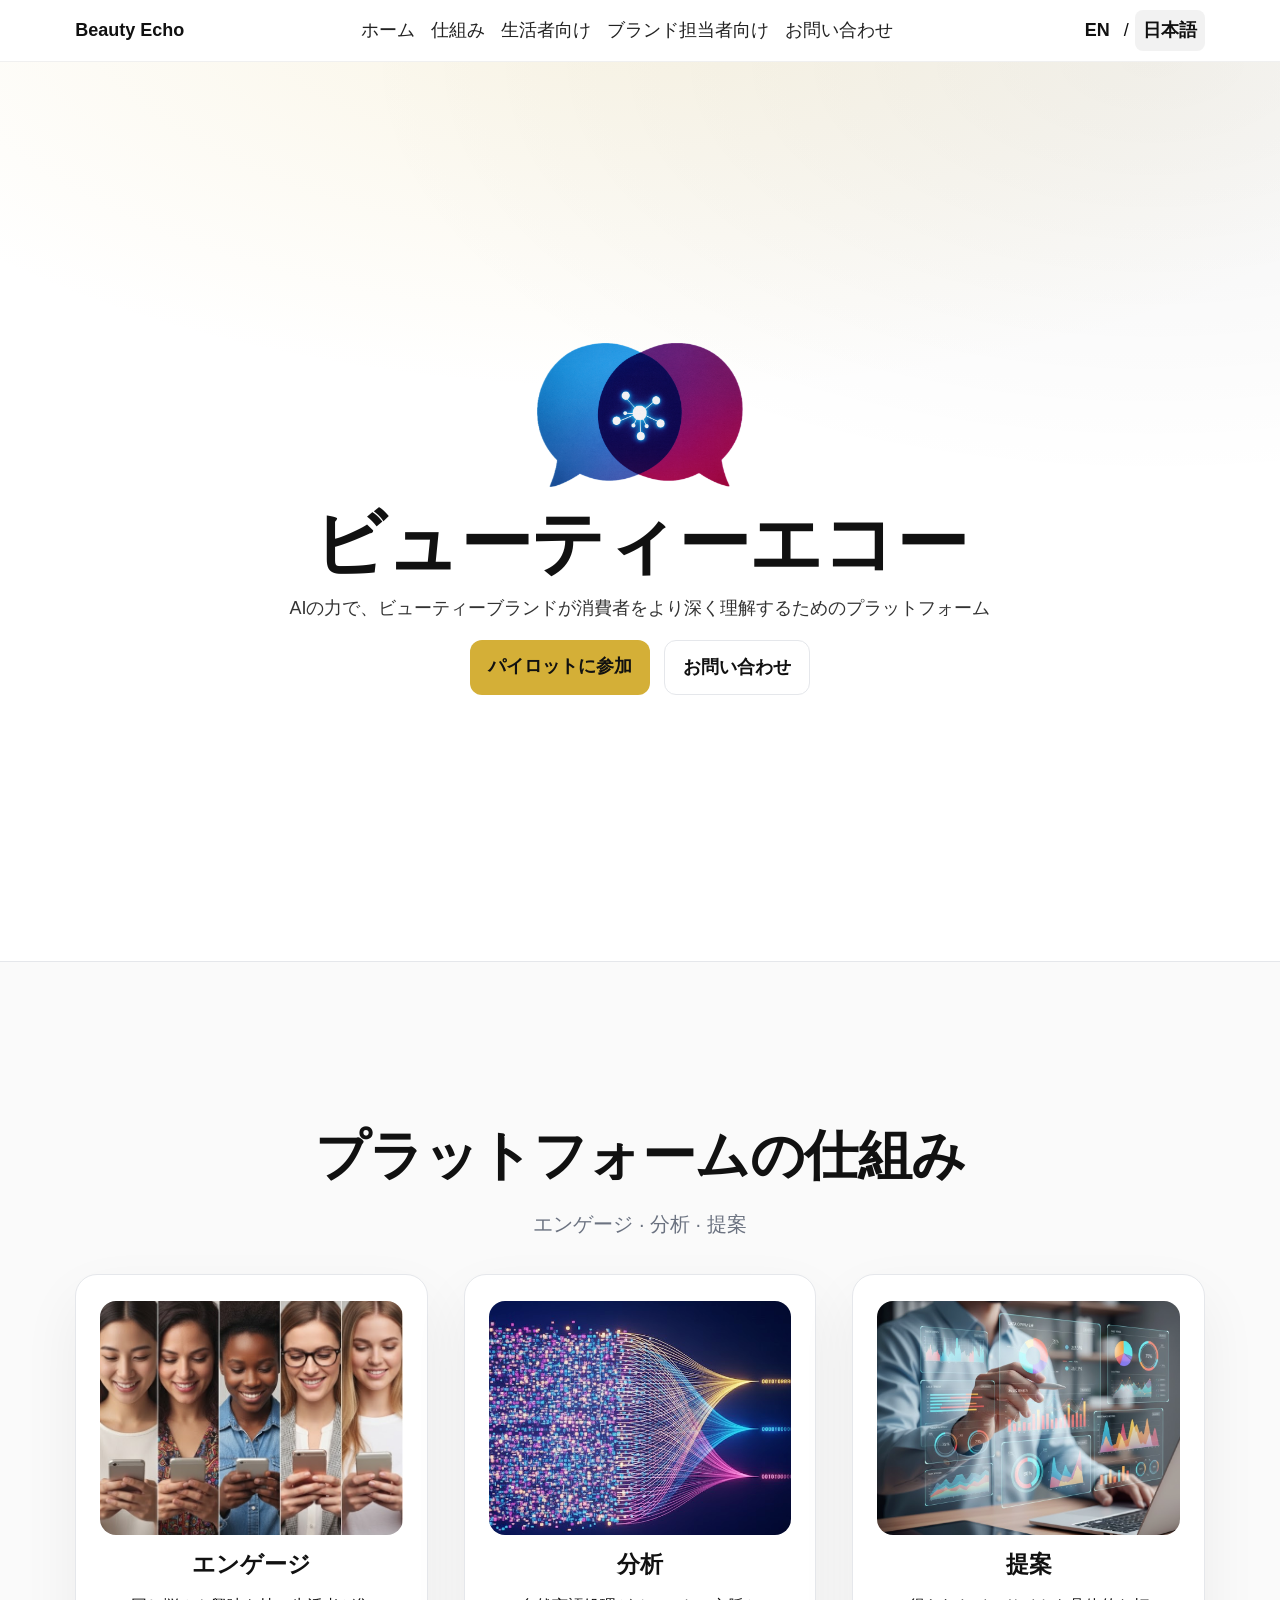
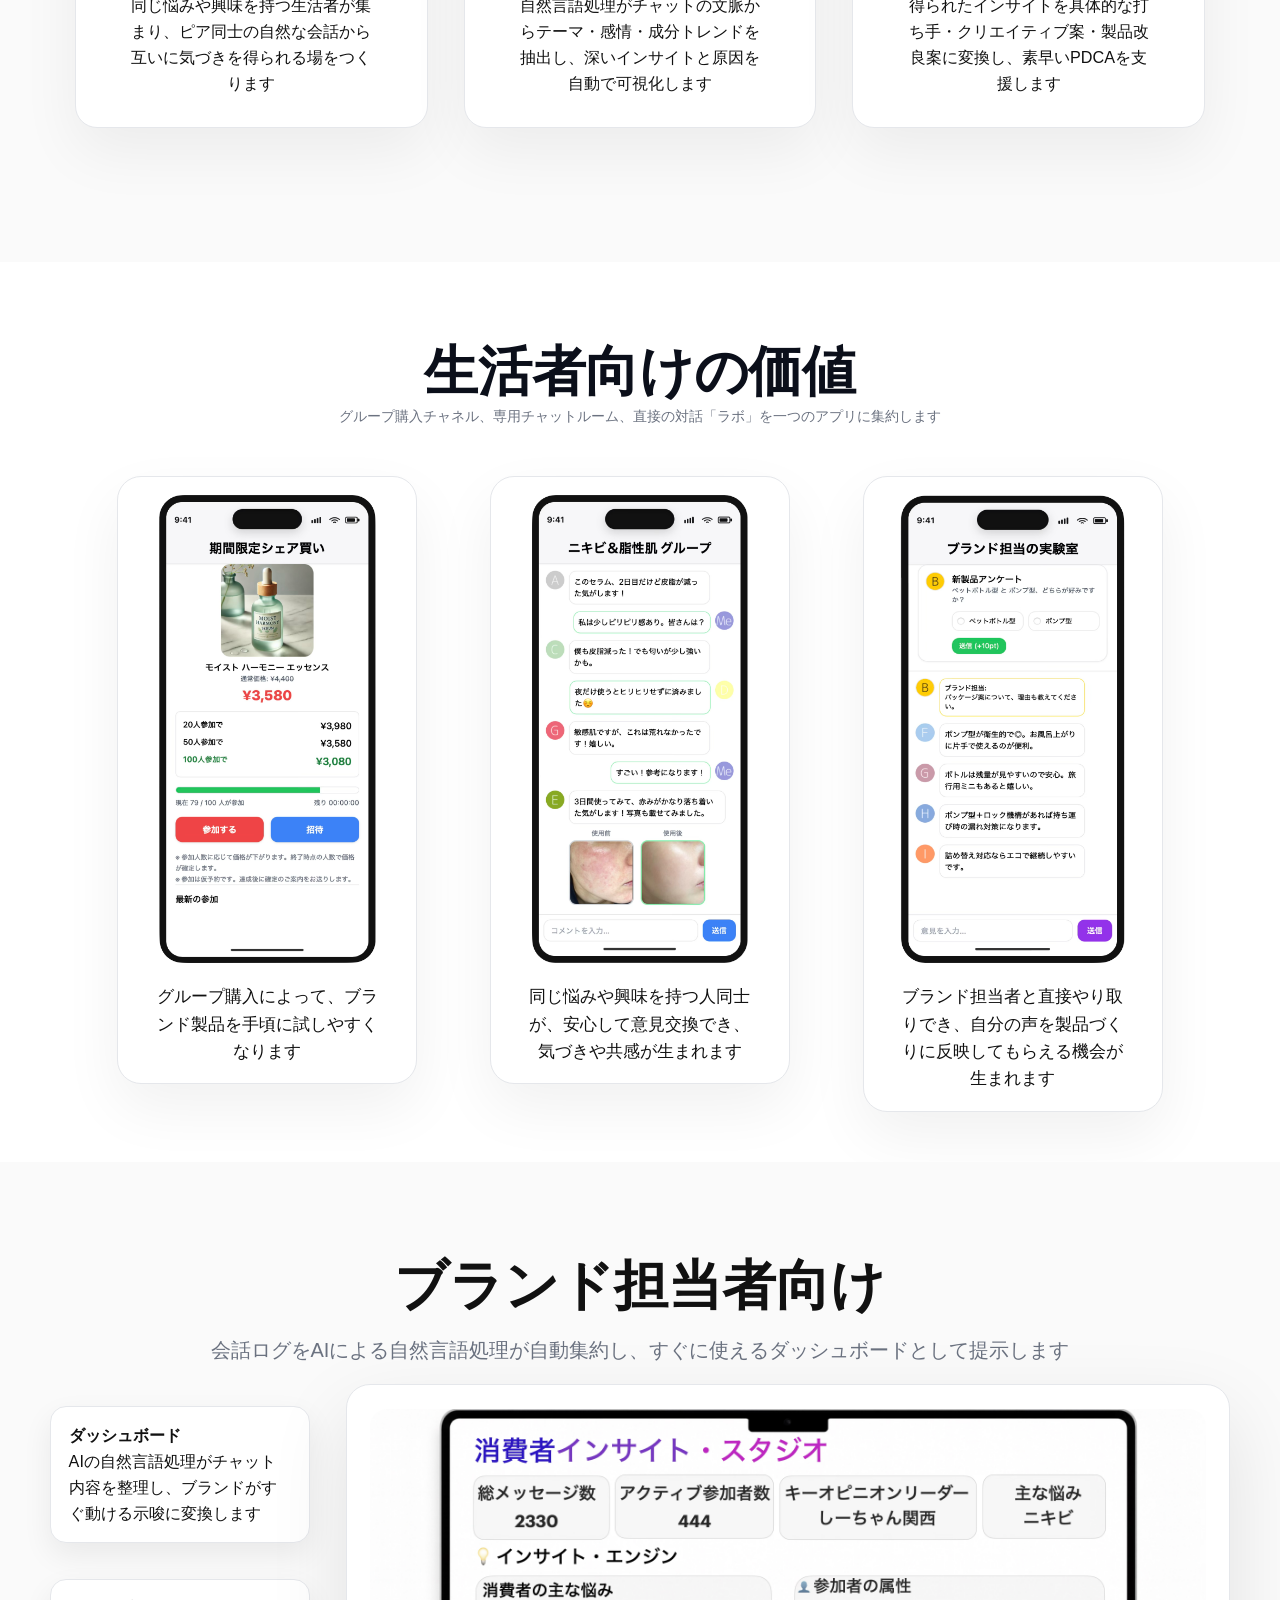
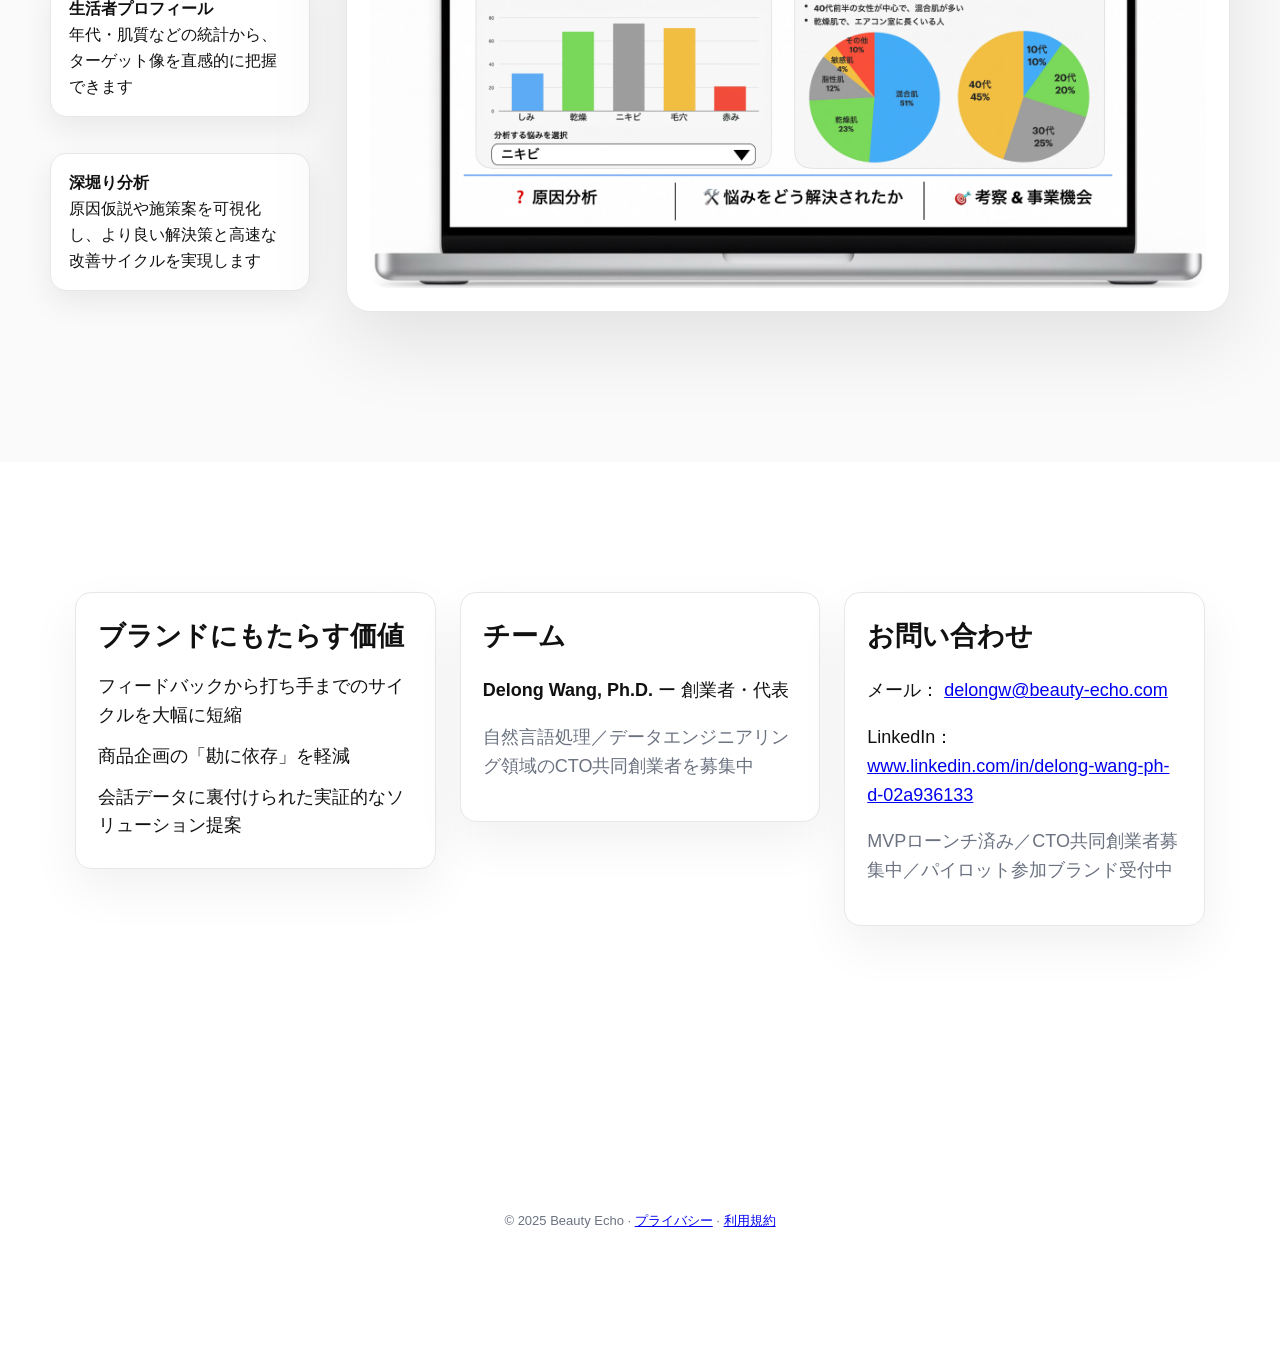
==== ja/index.html @ 58888df6 "Japanese added" ====
<!doctype html>
<html lang="ja">
<head>
  <link rel="alternate" hreflang="ja" href="./">
  <link rel="alternate" hreflang="en" href="../">
  <link rel="alternate" hreflang="x-default" href="../">
  <!-- タイトル/説明は日本語 -->
  <meta charset="utf-8">
  <meta name="viewport" content="width=device-width, initial-scale=1">
  <title>ビューティーエコー — ビューティーブランドのためのAIプラットフォーム</title>
  <meta name="description" content="AIの力で、ビューティーブランドが消費者をより深く理解するためのプラットフォーム">
  <link rel="stylesheet" href="../style.responsive.css?v=2">
</head>
<body>

  <nav class="topnav" aria-label="Primary">
    <div class="wrap">
      <div class="logo">Beauty Echo</div>
      <button class="nav-toggle" aria-label="Toggle navigation" aria-expanded="false">☰</button>
      <div class="nav-links">
        <a href="#hero">ホーム</a>
        <a href="#how">仕組み</a>
        <a href="#consumers">生活者向け</a>
        <a href="#brand">ブランド担当者向け</a>
        <a href="#final">お問い合わせ</a>
      </div>
      <div class="lang-switch" role="navigation" aria-label="言語切替">
        <a class="lang" href="../" lang="en">EN</a>
        <span aria-hidden="true">/</span>
        <a class="lang is-active" href="./" lang="ja">日本語</a>
      </div>
    </div>
  </nav>

  <main class="snap-container">

    <!-- 1) HERO -->
    <section id="hero" class="snap-section hero">
      <div class="wrap hero-content">
        <div class="logo-wrap">
          <img class="logo-mark" src="assets/logo.svg" alt="Beauty Echo ロゴ" loading="lazy"
               onerror="this.onerror=null;this.src='assets/logo.png'">
        </div>

        <h1 class="brand-title">ビューティーエコー</h1>
        <p class="brand-sub">
          AIの力で、ビューティーブランドが消費者をより深く理解するためのプラットフォーム
        </p>
        <div class="ctas">
          <a href="#final" class="btn primary">パイロットに参加</a>
          <a href="#final" class="btn ghost">お問い合わせ</a>
        </div>
      </div>

      <div class="hero-image-overlay" aria-hidden="true"></div>
    </section>

    <!-- 2) HOW IT WORKS -->
    <section id="how" class="snap-section how">
      <div class="wrap">
        <h1 class="section-title">プラットフォームの仕組み</h1>
        <p class="section-kicker muted">エンゲージ · 分析 · 提案</p>

        <div class="how-grid">
          <div class="how-card">
            <img src="assets/how-listen.jpg" alt="Engage" class="how-img" loading="lazy">
            <h2>エンゲージ</h2>
            <p class="desc">同じ悩みや興味を持つ生活者が集まり、ピア同士の自然な会話から互いに気づきを得られる場をつくります</p>
          </div>

          <div class="how-card">
            <img src="assets/how-analyze.png" alt="Analyze" class="how-img" loading="lazy">
            <h2>分析</h2>
            <p class="desc">自然言語処理がチャットの文脈からテーマ・感情・成分トレンドを抽出し、深いインサイトと原因を自動で可視化します</p>
          </div>

          <div class="how-card">
            <img src="assets/how-recommend.png" alt="Recommend" class="how-img" loading="lazy">
            <h2>提案</h2>
            <p class="desc">得られたインサイトを具体的な打ち手・クリエイティブ案・製品改良案に変換し、素早いPDCAを支援します</p>
          </div>
        </div>
      </div>
    </section>

    <!-- 3) FOR CONSUMERS -->
    <section id="consumers" class="snap-section consumers">
      <div class="wrap">
        <h2 class="section-title">生活者向けの価値</h2>
        <p class="section-kicker">グループ購入チャネル、専用チャットルーム、直接の対話「ラボ」を一つのアプリに集約します</p>

        <div class="consumers-grid">
          <figure class="phone-card">
            <img class="phone-img" src="assets/iphone-1.png" alt="グループ購入画面" loading="lazy">
            <figcaption>グループ購入によって、ブランド製品を手頃に試しやすくなります</figcaption>
          </figure>

          <figure class="phone-card">
            <img class="phone-img" src="assets/iphone-2.png" alt="ピアチャット画面" loading="lazy">
            <figcaption>同じ悩みや興味を持つ人同士が、安心して意見交換でき、気づきや共感が生まれます</figcaption>
          </figure>

          <figure class="phone-card">
            <img class="phone-img" src="assets/iphone-3.png" alt="ブランド担当者チャット画面" loading="lazy">
            <figcaption>ブランド担当者と直接やり取りでき、自分の声を製品づくりに反映してもらえる機会が生まれます</figcaption>
          </figure>
        </div>
      </div>
    </section>

    <!-- 4) BRAND MANAGERS -->
    <section id="brand" class="snap-section brand">
      <div class="wrap">
        <header class="section-head">
          <h2>ブランド担当者向け</h2>
          <p class="muted">会話ログをAIによる自然言語処理が自動集約し、すぐに使えるダッシュボードとして提示します</p>
        </header>

        <div class="brand-stage">
          <div class="left-rail">
            <div class="callout"><strong>ダッシュボード</strong><br>AIの自然言語処理がチャット内容を整理し、ブランドがすぐ動ける示唆に変換します</div>
            <div class="callout"><strong>生活者プロフィール</strong><br>年代・肌質などの統計から、ターゲット像を直感的に把握できます</div>
            <div class="callout"><strong>深堀り分析</strong><br>原因仮説や施策案を可視化し、より良い解決策と高速な改善サイクルを実現します</div>
          </div>

          <figure class="device laptop">
            <img src="assets/macbook-mock.png" alt="ブランド向けダッシュボード" loading="lazy">
          </figure>
        </div>
      </div>
    </section>

    <!-- 5) VALUE + TEAM + CONTACT -->
    <section id="final" class="snap-section final">
      <div class="wrap final-grid">
        <div class="final-block">
          <h2>ブランドにもたらす価値</h2>
          <ul class="bullets">
            <li>フィードバックから打ち手までのサイクルを大幅に短縮</li>
            <li>商品企画の「勘に依存」を軽減</li>
            <li>会話データに裏付けられた実証的なソリューション提案</li>
          </ul>
        </div>
        <div class="final-block">
          <h2>チーム</h2>
          <p><strong>Delong Wang, Ph.D.</strong> ー 創業者・代表</p>
          <p class="muted">自然言語処理／データエンジニアリング領域のCTO共同創業者を募集中</p>
        </div>
        <div class="final-block">
          <h2>お問い合わせ</h2>
          <p>メール： <a href="mailto:delongw@beauty-echo.com">delongw@beauty-echo.com</a></p>
          <p>LinkedIn： <a href="https://www.linkedin.com/in/delong-wang-ph-d-02a936133" target="_blank" rel="noopener">www.linkedin.com/in/delong-wang-ph-d-02a936133</a></p>
          <p class="status muted">MVPローンチ済み／CTO共同創業者募集中／パイロット参加ブランド受付中</p>
        </div>
      </div>
      <footer class="foot">
        © 2025 Beauty Echo · <a href="#">プライバシー</a> · <a href="#">利用規約</a>
      </footer>
    </section>

  </main>

  <script>
    // Small, safe enhancement: collapse nav links behind a toggle under 860px
    const toggle = document.querySelector('.nav-toggle');
    const links = document.querySelector('.nav-links');
    if (toggle && links) {
      toggle.addEventListener('click', () => {
        const open = links.classList.toggle('open');
        toggle.setAttribute('aria-expanded', String(open));
      });
    }
  </script>
  <script>
    (function(){
      try{
        const KEY = 'be_lang';
        const chosen = localStorage.getItem(KEY);
        if(!chosen){
          const isJA = (navigator.language || '').toLowerCase().startsWith('ja');
          if(isJA && location.pathname.endsWith('/')){ location.replace('ja/'); }
          if(isJA && location.pathname.endsWith('/index.html')){ location.replace('../ja/'); }
        }

        // remember clicks on the switcher
        document.querySelectorAll('.lang-switch .lang').forEach(a=>{
          a.addEventListener('click', ()=> {
            const lang = a.getAttribute('lang') || (a.textContent.includes('日本')?'ja':'en');
            localStorage.setItem(KEY, lang);
          });
        });
      }catch(e){}
    })();
  </script>
</body>
</html>
---- style.responsive.css ----
/* ================== GLOBAL DESIGN SYSTEM (fluid + responsive) ================== */
:root{
  /* Brand + colors */
  --accent:#D4AF37;
  --bg:#ffffff; --text:#111; --muted:#6B7280; --line:#E5E7EB;

  /* Fluid type scale using vmin so it preserves composition across aspect ratios */
  --heroTitle: clamp(36px, 8vmin, 80px);
  --heroSub:   clamp(14px, 2vmin, 22px);
  --h2:        clamp(20px, 3vmin, 32px);
  --body:      clamp(14px, 1.4vmin + 8px, 18px);

  /* Layout */
  --wrap: min(1280px, 92vw, 160vmin);
  --padX: 24px;
  --navH: 56px;

  /* Devices / mocks */
  --phoneW:  clamp(240px, 24vmin, 360px);
  --laptopMax: min(1320px, 100vmin);

  /* Sections */
  --sectionPadTop: calc(var(--navH) + 24px);
  --sectionPadBot: 64px;

  /* Consumers */
  --consTitleSize: clamp(32px, 6vmin, 56px);
  --phoneCardW:  clamp(300px, 28vmin, 360px);
  --phoneImgH:   clamp(320px, 52vmin, 560px);
  --consGap:     clamp(20px, 4vmin, 60px);
  --consPadY:    18px;

  /* Brand section */
  --calloutW: clamp(260px, 22vmin, 320px);
  --brandStageGap: clamp(16px, 4vmin, 40px);
}
/* =============================================================================== */

*{box-sizing:border-box}
html{scroll-behavior:smooth; scroll-padding-top: var(--navH);}
html,body{min-height:100%;}
body{
  margin:0; background:var(--bg); color:var(--text);
  font:var(--body)/1.6 -apple-system, BlinkMacSystemFont, "SF Pro Text","SF Pro Display",
       "Helvetica Neue","Segoe UI", Roboto, Helvetica, Arial, "Apple Color Emoji","Segoe UI Emoji";
  -webkit-font-smoothing:antialiased; text-rendering:optimizeLegibility;
}

/* ================================ TOP NAV ==================================== */
.topnav{
  position:sticky; top:0; left:0; right:0; z-index:100;
  backdrop-filter:saturate(180%) blur(8px);
  background:rgba(255,255,255,0.7);
  border-bottom:1px solid rgba(0,0,0,.06);
}
.topnav .wrap{display:flex; align-items:center; justify-content:space-between; padding:10px var(--padX); max-width:var(--wrap); margin:0 auto;}
.logo{font-weight:700}
.nav-links{display:flex; align-items:center; gap:16px}
.nav-links a{color:#222; text-decoration:none;}
.nav-links a:hover{opacity:.7}
.nav-toggle{display:none; border:1px solid var(--line); background:#fff; border-radius:8px; padding:6px 10px; font-size:16px;}

.lang-switch{display:flex; align-items:center; gap:6px; margin-left:8px;}
.lang-switch .lang{ text-decoration:none; color:#111; font-weight:600; padding:6px 8px; border-radius:8px;}
.lang-switch .lang.is-active{ background:#f2f2f2;}

/* Mobile nav */
@media (max-width: 860px){
  .nav-toggle{display:block}
  .nav-links{display:none; position:absolute; right:24px; top:calc(100% + 8px); background:#fff; border:1px solid var(--line); border-radius:12px; padding:12px; box-shadow:0 16px 40px rgba(0,0,0,.08); flex-direction:column; min-width: 200px;}
  .nav-links.open{display:flex}
  .nav-links .lang-switch{ margin-top:6px;}
}

/* ============================ SCROLL / SECTION LAYOUT ======================== */
/* Force one-screen paging */
.snap-container{
  scroll-snap-type: y mandatory;      /* no partial snaps */
}

/* Each section fills the viewport exactly */
.snap-section{
  height: 100dvh;                     /* exact dynamic viewport height */
  display: grid;                      /* easy centering */
  place-items: center;
  position: relative;
  scroll-snap-align: start;
  padding: 0;                         /* move padding to the inner wrap so height stays exact */
  overflow: clip;                     /* prevents previous/next content bleeding */
}

/* Allow How It Works to exceed viewport height on shorter displays */
#how.snap-section{
  height: auto;           /* grow if content is taller */
  min-height: 100dvh;     /* but still at least one screen */
  overflow: visible;      /* prevent clipping of cards */
}

/* Apply the vertical breathing space to the inner wrap instead of the section */
.snap-section > .wrap{
  width: 100%;
  padding: var(--sectionPadTop) var(--padX) var(--sectionPadBot);
  max-width: var(--wrap);
  margin: 0 auto;
}

.wrap{max-width:var(--wrap); margin:0 auto;}

/* ================================ TYPOGRAPHY ================================= */
h1,h2{margin:0 0 8px} h2{font-size:var(--h2)}
.muted{color:var(--muted)}

/* =================================== HERO ==================================== */
.hero{
  overflow: clip;
  border-bottom:1px solid var(--line);
  background:
    radial-gradient(900px 420px at 50% -10%, rgba(212,175,55,0.14), transparent),
    radial-gradient(800px 420px at 90% 0%, rgba(0,0,0,0.05), transparent);
}
.hero-content{
  position: relative;
  z-index: 1;
  text-align:center;
}
.logo-wrap{margin-bottom:10px}
.logo-mark{height: clamp(100px, 16vmin, 160px); width:auto}
.brand-title{font-size:var(--heroTitle); line-height:1.05; letter-spacing:-0.7px; margin:8px 0 12px}
.brand-sub{font-size:var(--heroSub); color:#333; max-width:820px; margin:0 auto 18px}
.ctas{display:flex; gap:14px; justify-content:center; flex-wrap:wrap}
.btn{display:inline-block; padding:12px 18px; border-radius:12px; text-decoration:none; font-weight:600}
.btn.primary{background:var(--accent); color:#111}
.btn.ghost{border:1px solid var(--line); color:#111; background:#fff}

.hero-image-overlay{
  position:absolute;
  inset:0;
  z-index:0;
  pointer-events:none;
  background-image: url('assets/hero-bg.png');
  background-size: cover;
  background-position: 70% 40%;
  background-repeat:no-repeat;
  opacity:0.8;
}

/* ============================ HOW IT WORKS =================================== */
.how{ background:#fafafa; }
.how .section-title{
  text-align:center;
  font-size: var(--consTitleSize);
  font-weight:800;
  letter-spacing:-0.5px;
  margin:0 0 10px;
  color:var(--text);
}
.how .section-kicker{
  text-align:center;
  font-size: clamp(16px, 2.4vmin, 20px);
  color:var(--muted);
  margin:0 0 34px;
}

/* 3-card grid */
.how .how-grid{
  display:grid;
  grid-template-columns:repeat(3, minmax(0, 1fr));
  gap:clamp(18px, 4vmin, 42px);
  width:100%;
  align-items:stretch;
}
.how .how-card{
  display:flex; flex-direction:column; align-items:center; text-align:center;
  background:#fff; border:1px solid var(--line); border-radius:22px;
  box-shadow:0 24px 60px rgba(0,0,0,.06); padding:26px 24px 30px;
}
.how .how-card .how-img{
  width:100%; height:clamp(200px, 26vmin, 260px);
  object-fit:cover; border-radius:16px; margin:0;
}
.how .how-card h2{ font-size: clamp(22px, 2.5vmin, 32px); font-weight:800; color:#111; margin:12px 0 10px; }
.how .how-card .desc{ font-size: clamp(15px, 1.8vmin, 18px); color:#111; line-height:1.6; max-width:80%; margin:0 auto; }

@media (max-width:1100px){
  .how .how-grid{ grid-template-columns:1fr; }
}

/* ============================== FOR CONSUMERS ================================ */
#consumers.snap-section{ align-items: center; }
#consumers .wrap{ padding: var(--sectionPadTop) var(--padX) var(--sectionPadBot); }

#consumers .section-title{
  font-size: var(--consTitleSize);
  line-height: 1.1;
  text-align: center;
  font-weight: 800;
  margin: 0 0 4px;
  letter-spacing: -0.3px;
  color: #0b0f1a;
}
#consumers .section-kicker{
  text-align: center;
  margin: 0 0 20px;
  font-size: clamp(14px, 1.6vmin, 17px);
  color: var(--muted);
}

.consumers-grid{
  display: grid;
  grid-template-columns: repeat(3, minmax(0, 1fr));
  gap: var(--consGap);
  max-width: min(1320px, 100%);
  margin: 0 auto;
  justify-items: center;
  align-items: start;
  padding: 10px var(--padX);
}
.phone-card{
  width: 100%;
  max-width: var(--phoneCardW);
  background:#fff;
  border:1px solid var(--line);
  border-radius:24px;
  box-shadow:0 24px 60px rgba(0,0,0,.06);
  padding: var(--consPadY) 20px;
  text-align:center;
  display:flex; flex-direction:column; align-items:center;
  min-height: calc(var(--phoneImgH) + 72px);
}
.phone-img{
  width: 100%;
  height: var(--phoneImgH);
  object-fit: contain;
  border-radius: 18px;
  margin-bottom: 14px;
}
.phone-card figcaption{
  font-size: clamp(15px, 1.9vmin, 19px);
  color: #111;
  line-height: 1.6;
  margin: 6px auto 0;
  max-width: 92%;
  min-height: 48px;
}
@media (max-width: 1200px){
  .consumers-grid{ grid-template-columns: repeat(2, 1fr); }
}
@media (max-width: 760px){
  .consumers-grid{ grid-template-columns: 1fr; }
}

/* ============================== BRAND MANAGERS =============================== */
#brand.snap-section{ align-items:flex-start; }
.brand { background:#fafafa; text-align:center; }
.brand .wrap{ max-width: min(1340px, 96vw); }
.brand .section-head h2{ font-size: clamp(32px, 6vmin, 56px); font-weight:800; margin:0 0 6px; color:var(--text); }
.brand .section-head p{ font-size: clamp(15px, 2.4vmin, 20px); color:var(--muted); margin:0 0 18px; }

.brand-stage{
  display:flex; align-items:center; justify-content:center;
  gap: var(--brandStageGap);
  max-width: 100%;
  margin: 0 auto;
  flex-wrap: wrap;
}
.left-rail{
  display:flex; flex-direction:column; gap:clamp(16px, 4vmin, 56px);
  width:100%; max-width:var(--calloutW);
  text-align:left;
}
.left-rail .callout{
  background:#fff; border:1px solid var(--line); border-radius:16px;
  box-shadow:0 12px 30px rgba(0,0,0,.07);
  padding:16px 18px; font-size:clamp(15px, 1.8vmin, 17px); line-height:1.6; color:#111;
}

.brand .device.laptop{
  flex: 1.7 1 740px;              /* even more space in the flex row */
  width: 100%;
  max-width: var(--laptopMax);    /* allow a wider card on large screens */
  margin: 0;
  background:#fff;
  border:1px solid var(--line);
  border-radius:24px;
  box-shadow:0 30px 80px rgba(0,0,0,.10);
  padding: clamp(16px, 2.6vmin, 26px);   /* slightly more padding for visual balance */
}
.brand .device.laptop img{
  width:100%; height:auto; display:block; border-radius:18px; object-fit:contain;
}

@media (max-width: 980px){
  .brand-stage{ flex-direction:column; gap:24px; max-width: 92vw; }
  .left-rail{ max-width:520px; width:100%; text-align:center; }
  .left-rail .callout{ text-align:center; }
}

/* ================================== FINAL ==================================== */
.final .final-grid{
  display:grid; grid-template-columns: repeat(3, minmax(0, 1fr));
  gap:24px; align-items:start; padding: 0 var(--padX);
}
.final .final-block{
  border:1px solid var(--line); border-radius:16px; background:#fff; padding:22px;
  box-shadow:0 20px 50px rgba(0,0,0,.06)
}
.bullets{list-style:none; padding:0; margin:8px 0 0}
.bullets li{padding:6px 0}
.status{margin-top:10px}
.foot{ text-align:center; color:var(--muted); font-size:13px; margin-top: 24px; }

@media (max-width:900px){
  .how .how-grid{grid-template-columns:1fr}
  .final .final-grid{grid-template-columns:1fr}
}

/* ============================ ACCESSIBILITY / SAFETY ========================= */
/* Respect reduced motion */
@media (prefers-reduced-motion: reduce){
  *{scroll-behavior:auto}
  .snap-container{scroll-snap-type:none}
}

/* Ensure content never hides behind overlays */
.brand .wrap { position: relative; z-index: 1; }

/* Keep everything visible (dev helper) */
.reveal { opacity: 1 !important; transform: none !important; transition: none !important; }

/* ========================== PHONE VERSION OVERRIDES ==========================
   Goal: minimal changes, clear content on phones, desktop unchanged
   Trigger: any viewport <= 640px wide
----------------------------------------------------------------------------- */
@media (max-width: 640px){

  /* 0) Global scale for comfortable reading */
  :root{
    --padX: 18px;
    --navH: 56px;
    --sectionPadTop: calc(var(--navH) + 12px);
    --sectionPadBot: 28px;

    /* smaller, consistent mobile type (overrides desktop vmin scale) */
    --heroTitle: clamp(28px, 7.2vw, 36px);
    --heroSub:   clamp(13px, 3.6vw, 15px);
    --h2:        clamp(18px, 5.6vw, 24px);
    --body:      clamp(14px, 4vw, 15px);

    --consTitleSize: clamp(22px, 7vw, 28px);
    --consGap: 16px;
  }

  /* 1) Phones = normal scroll (no full-screen snap) */
  .snap-container{ scroll-snap-type: none; }
  .snap-section{
    height: auto; min-height: auto;
    padding: var(--sectionPadTop) var(--padX) var(--sectionPadBot);
    overflow: visible; display:block;
  }
  .snap-section > .wrap{ padding:0; max-width:100%; }

  /* 2) Top nav: simple drawer with big tap targets */
  .topnav{ backdrop-filter:none; background:#ffffffee; }
  .nav-toggle{ display:block; padding:10px 12px; font-size:18px; }
  .nav-links{
    display:none; position:fixed; left:0; right:0; top:var(--navH);
    background:#fff; border-top:1px solid var(--line);
    box-shadow:0 18px 36px rgba(0,0,0,.08);
    padding:10px 16px 16px; gap:8px; z-index:90;
  }
  .nav-links a{ display:block; padding:12px 6px; font-weight:600; color:#111; }
  .nav-links.open{ display:flex; flex-direction:column; }

  /* 3) Hero: lighter image, centered message, friendly buttons */
  .hero{ border-bottom:none; }
  .hero-image-overlay{ opacity:.55; background-position:60% 10%; }
  .logo-mark{ height:92px; }
  .brand-title{ margin-top:4px; }
  .brand-sub{ max-width:90%; margin-bottom:12px; }
  .ctas{ gap:10px; }
  .btn{ padding:12px 16px; border-radius:12px; display:inline-block; }
  .btn.primary, .btn.ghost{ min-width:42%; text-align:center; }  /* easier taps */

  /* 4) “How it Works” → single column cards */
  .how .section-title{ margin-bottom:6px; text-align:center; }
  .how .section-kicker{ margin-bottom:14px; text-align:center; }
  .how .how-grid{ grid-template-columns:1fr; gap:14px; }
  .how .how-card{ padding:16px 14px; border-radius:16px; box-shadow:0 10px 26px rgba(0,0,0,.05); }
  .how .how-card .how-img{ height:180px; border-radius:12px; }
  .how .how-card .desc{ max-width:100%; }

  /* 5) “For Consumers” → one phone per row */
  #consumers.snap-section{ align-items:initial; }
  .consumers-grid{ grid-template-columns:1fr; gap:14px; padding:6px var(--padX); }
  .phone-card{ border-radius:18px; padding:14px; min-height:auto; box-shadow:0 12px 28px rgba(0,0,0,.05); }
  .phone-img{ height:clamp(320px, 70vw, 420px); border-radius:14px; }
  .phone-card figcaption{ font-size:15px; min-height:auto; }

  /* 6) “For Brand Managers” → stack rail + device, center headings */
  .brand{ text-align:left; }
  .brand .section-head h2, .brand .section-head p{ text-align:center; }
  .brand-stage{ flex-direction:column; gap:16px; }
  .left-rail{ max-width:100%; }
  .left-rail .callout{ font-size:15px; }
  .brand .device.laptop{
    order: -1;                 /* show dashboard first on mobile (above captions) */
    flex: 0 0 auto;            /* prevent tall blank space from flex-basis */
    padding: 12px;
    border-radius: 18px;
    margin-bottom: 12px;       /* tighter stack spacing */
  }
  .brand .device.laptop img{ border-radius:12px; }

  /* 7) Final blocks → single column */
  .final .final-grid{ grid-template-columns:1fr; gap:14px; padding:0; }
  .final .final-block{ padding:16px; border-radius:14px; box-shadow:0 10px 26px rgba(0,0,0,.05); }
  .foot{ font-size:12px; margin-top:16px; text-align:center; }
}
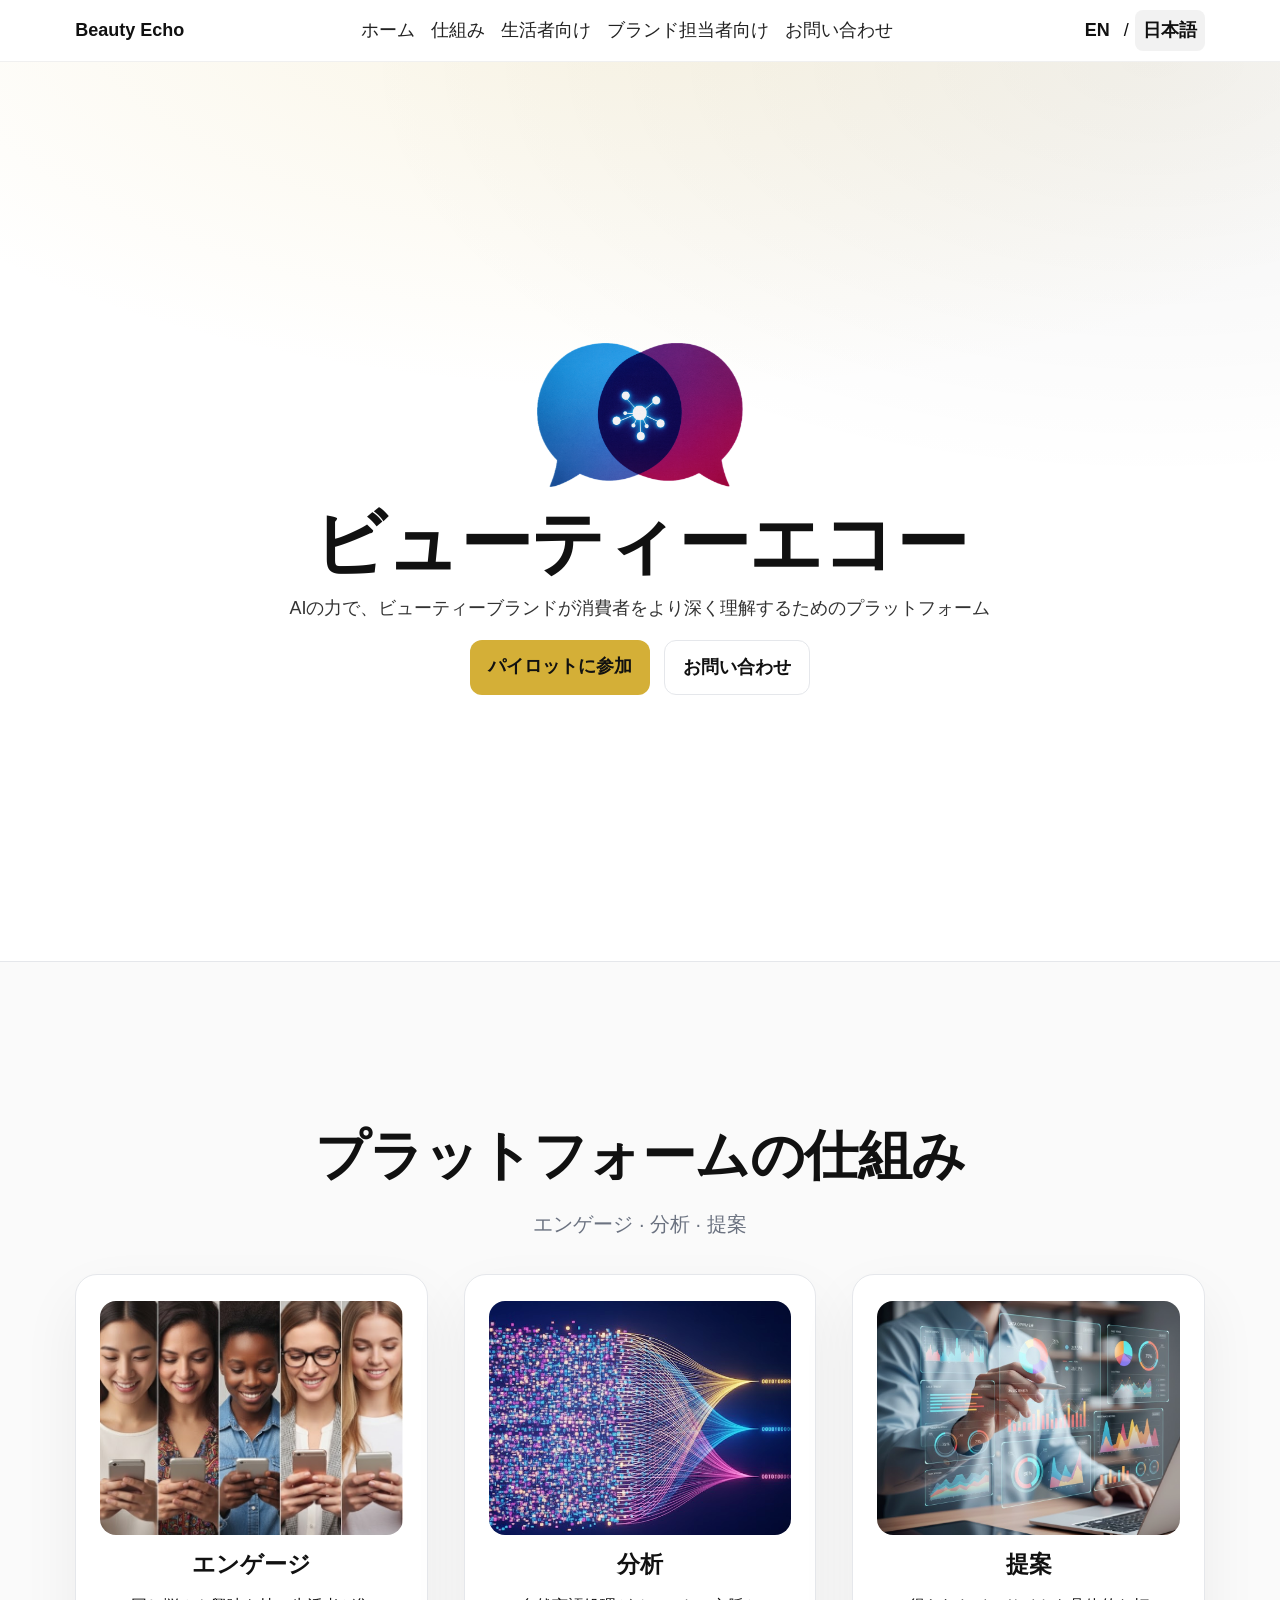
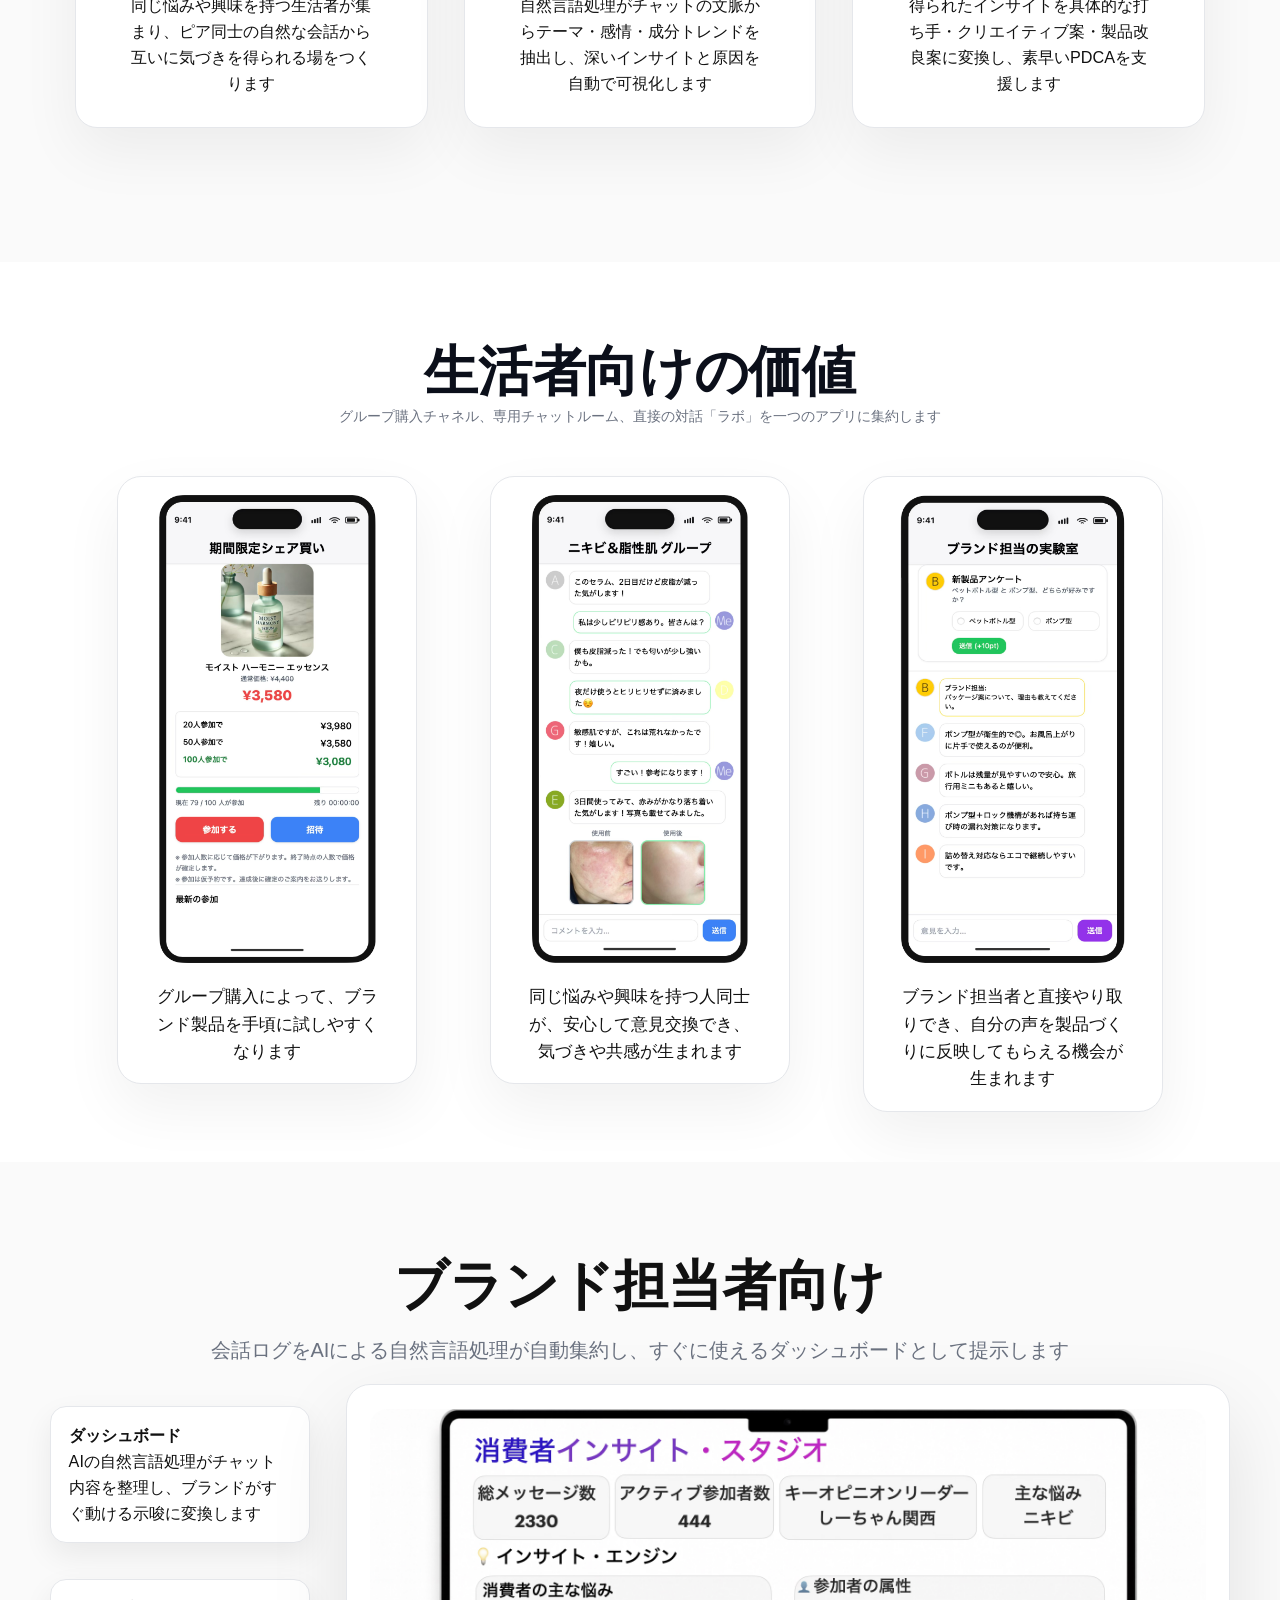
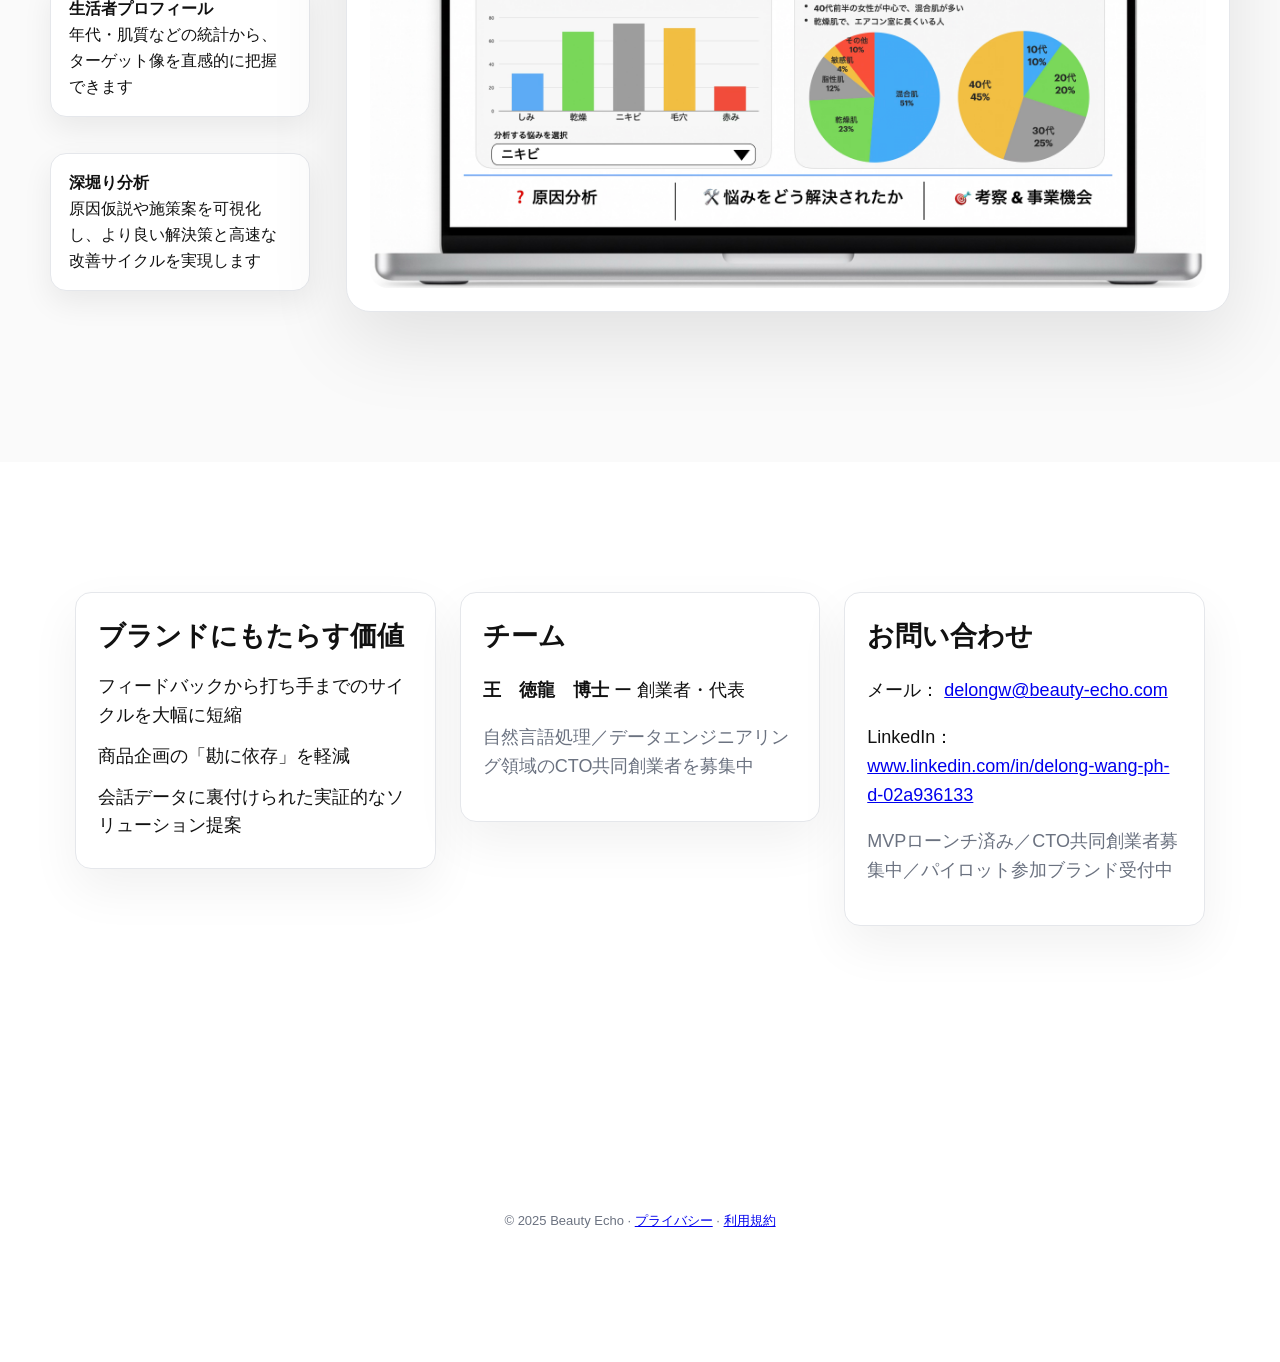
==== commit 4bcf3612: "founder Japanese name change" ====
--- a/ja/index.html
+++ b/ja/index.html
@@ -143,7 +143,7 @@
         </div>
         <div class="final-block">
           <h2>チーム</h2>
-          <p><strong>Delong Wang, Ph.D.</strong> ー 創業者・代表</p>
+          <p><strong>王　徳龍　博士</strong> ー 創業者・代表</p>
           <p class="muted">自然言語処理／データエンジニアリング領域のCTO共同創業者を募集中</p>
         </div>
         <div class="final-block">
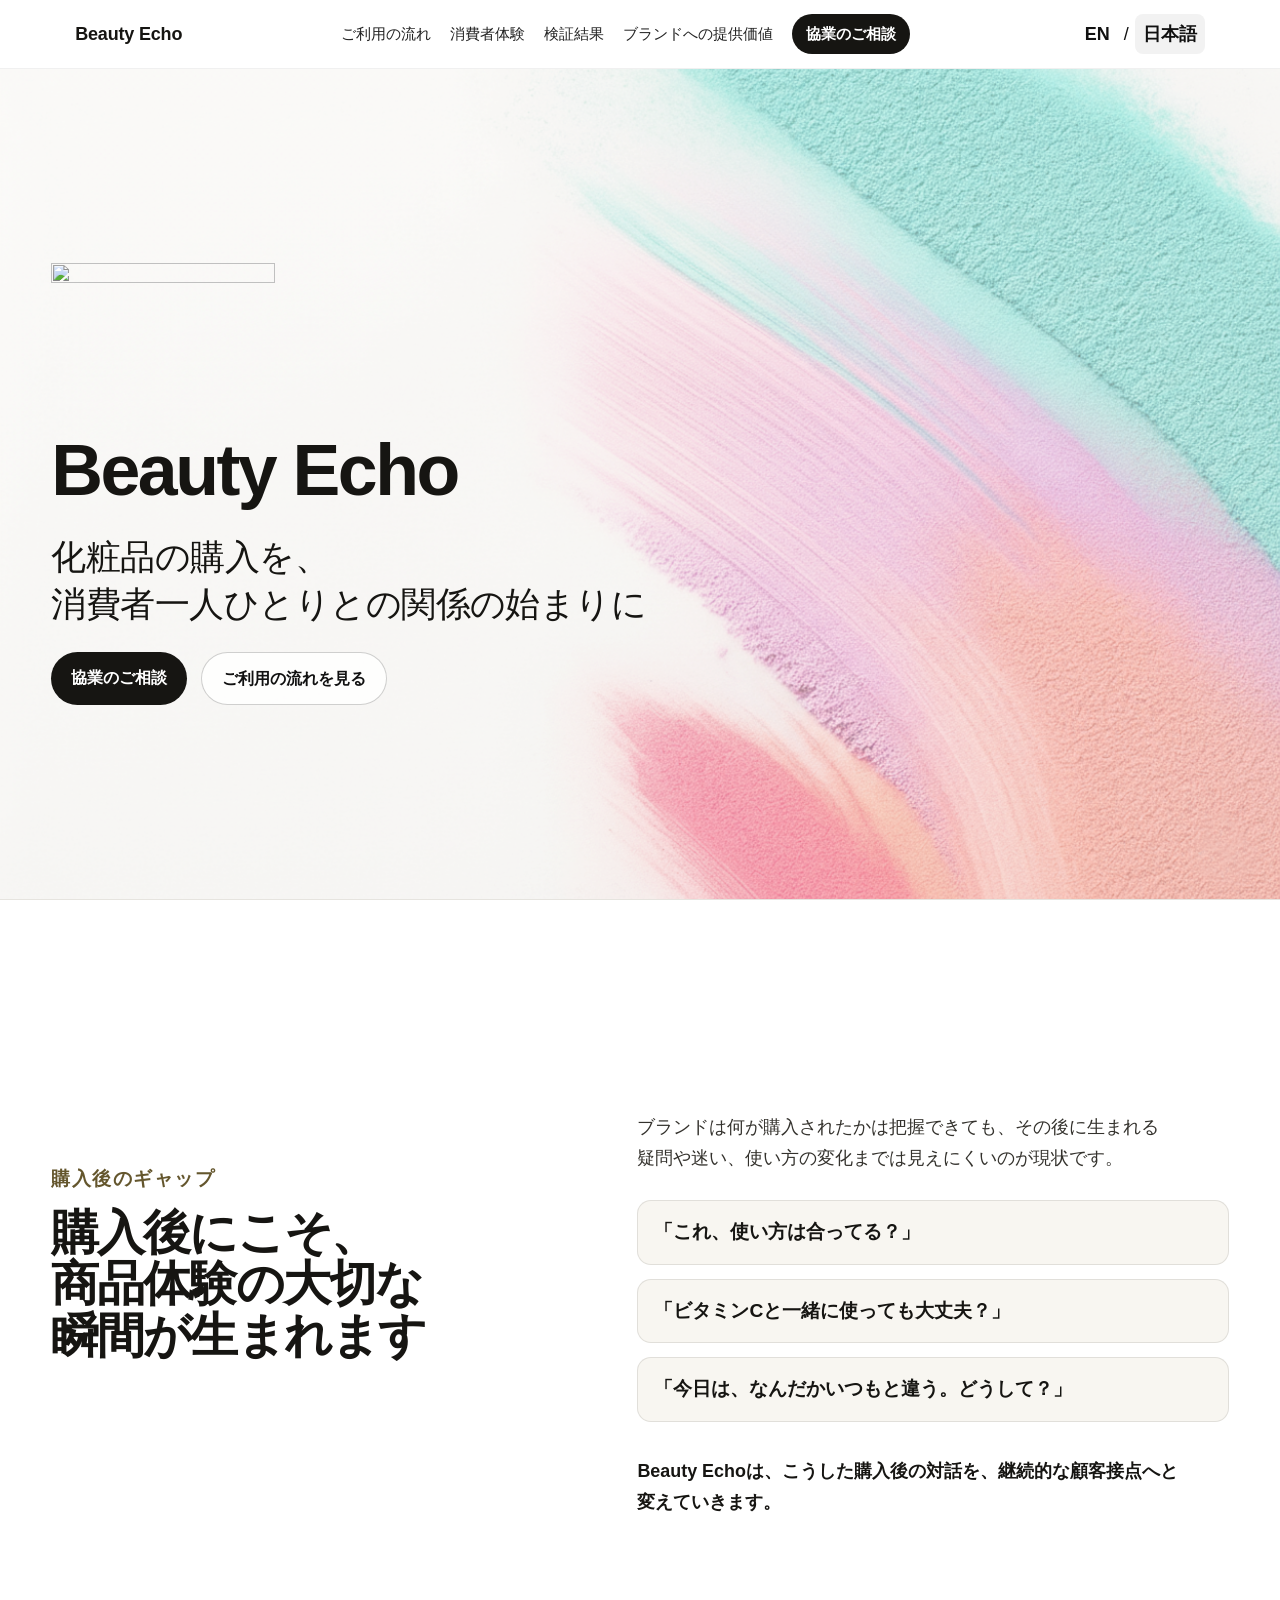
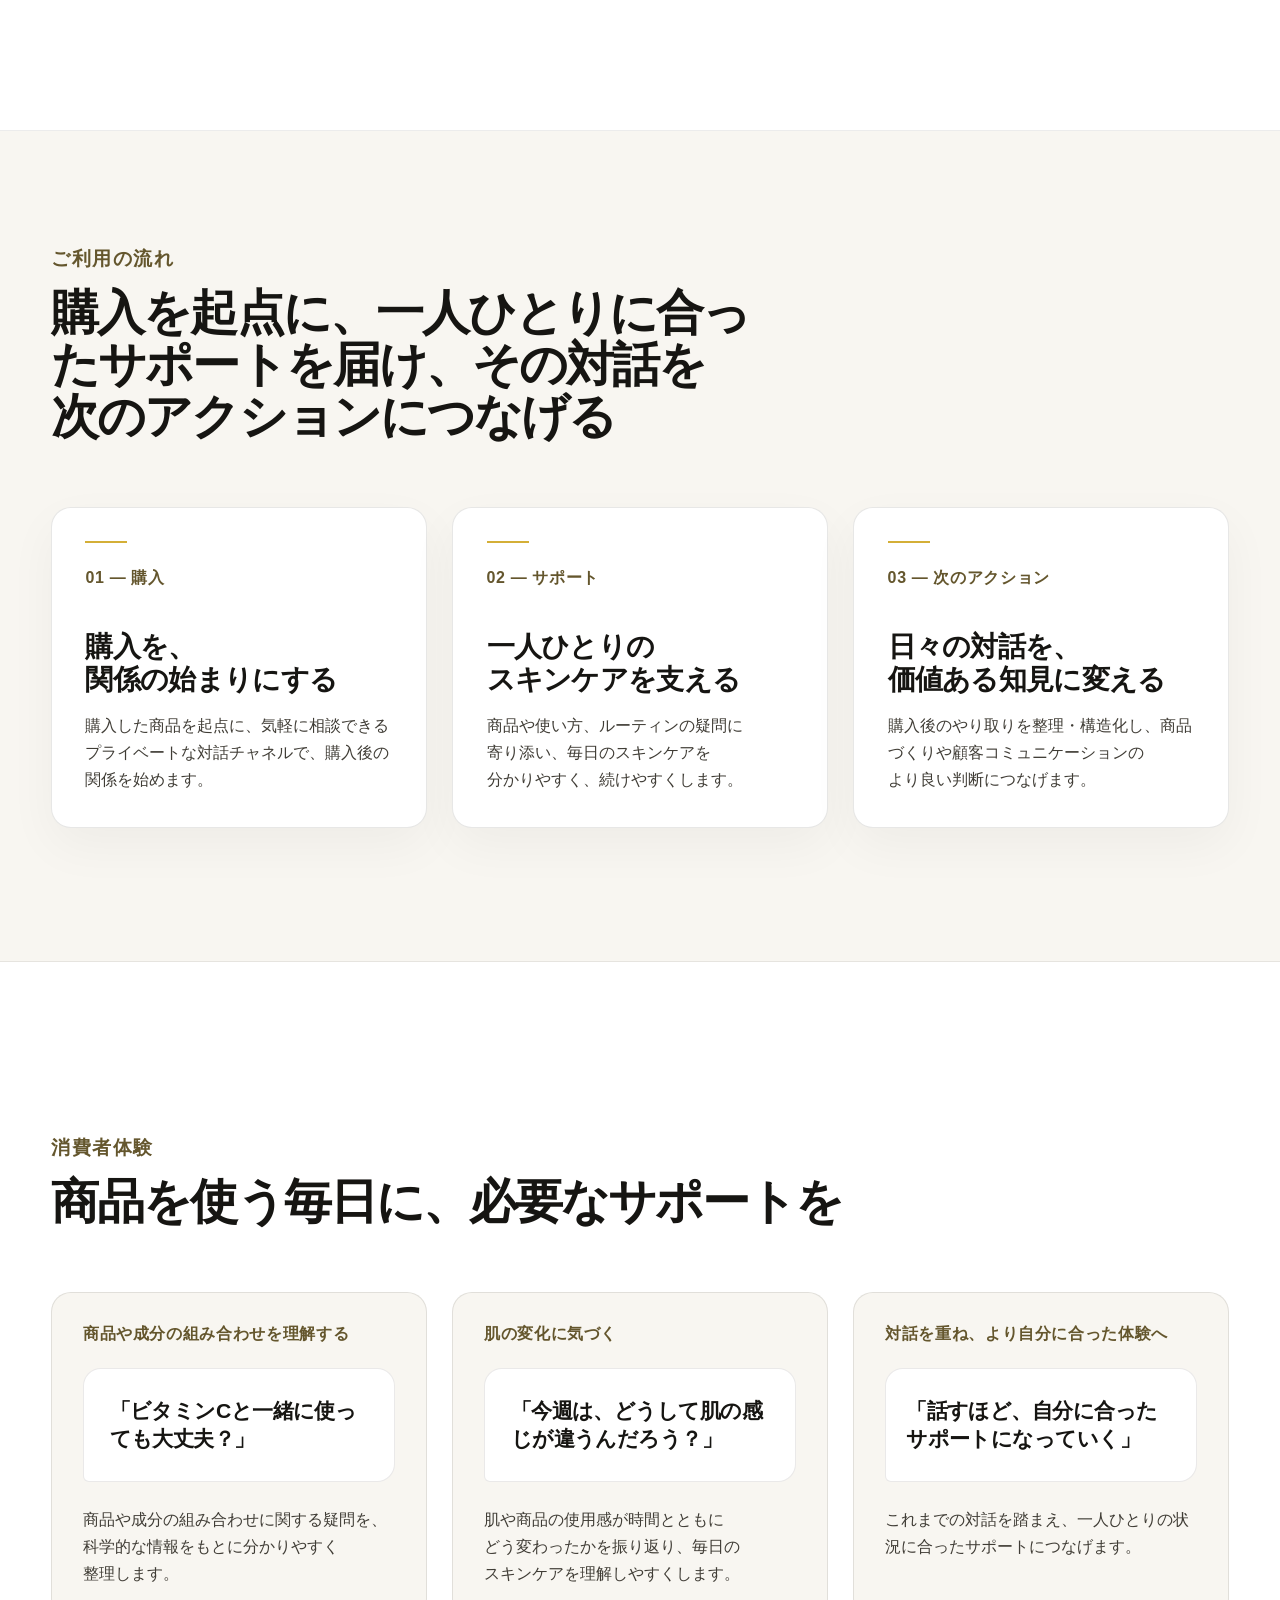
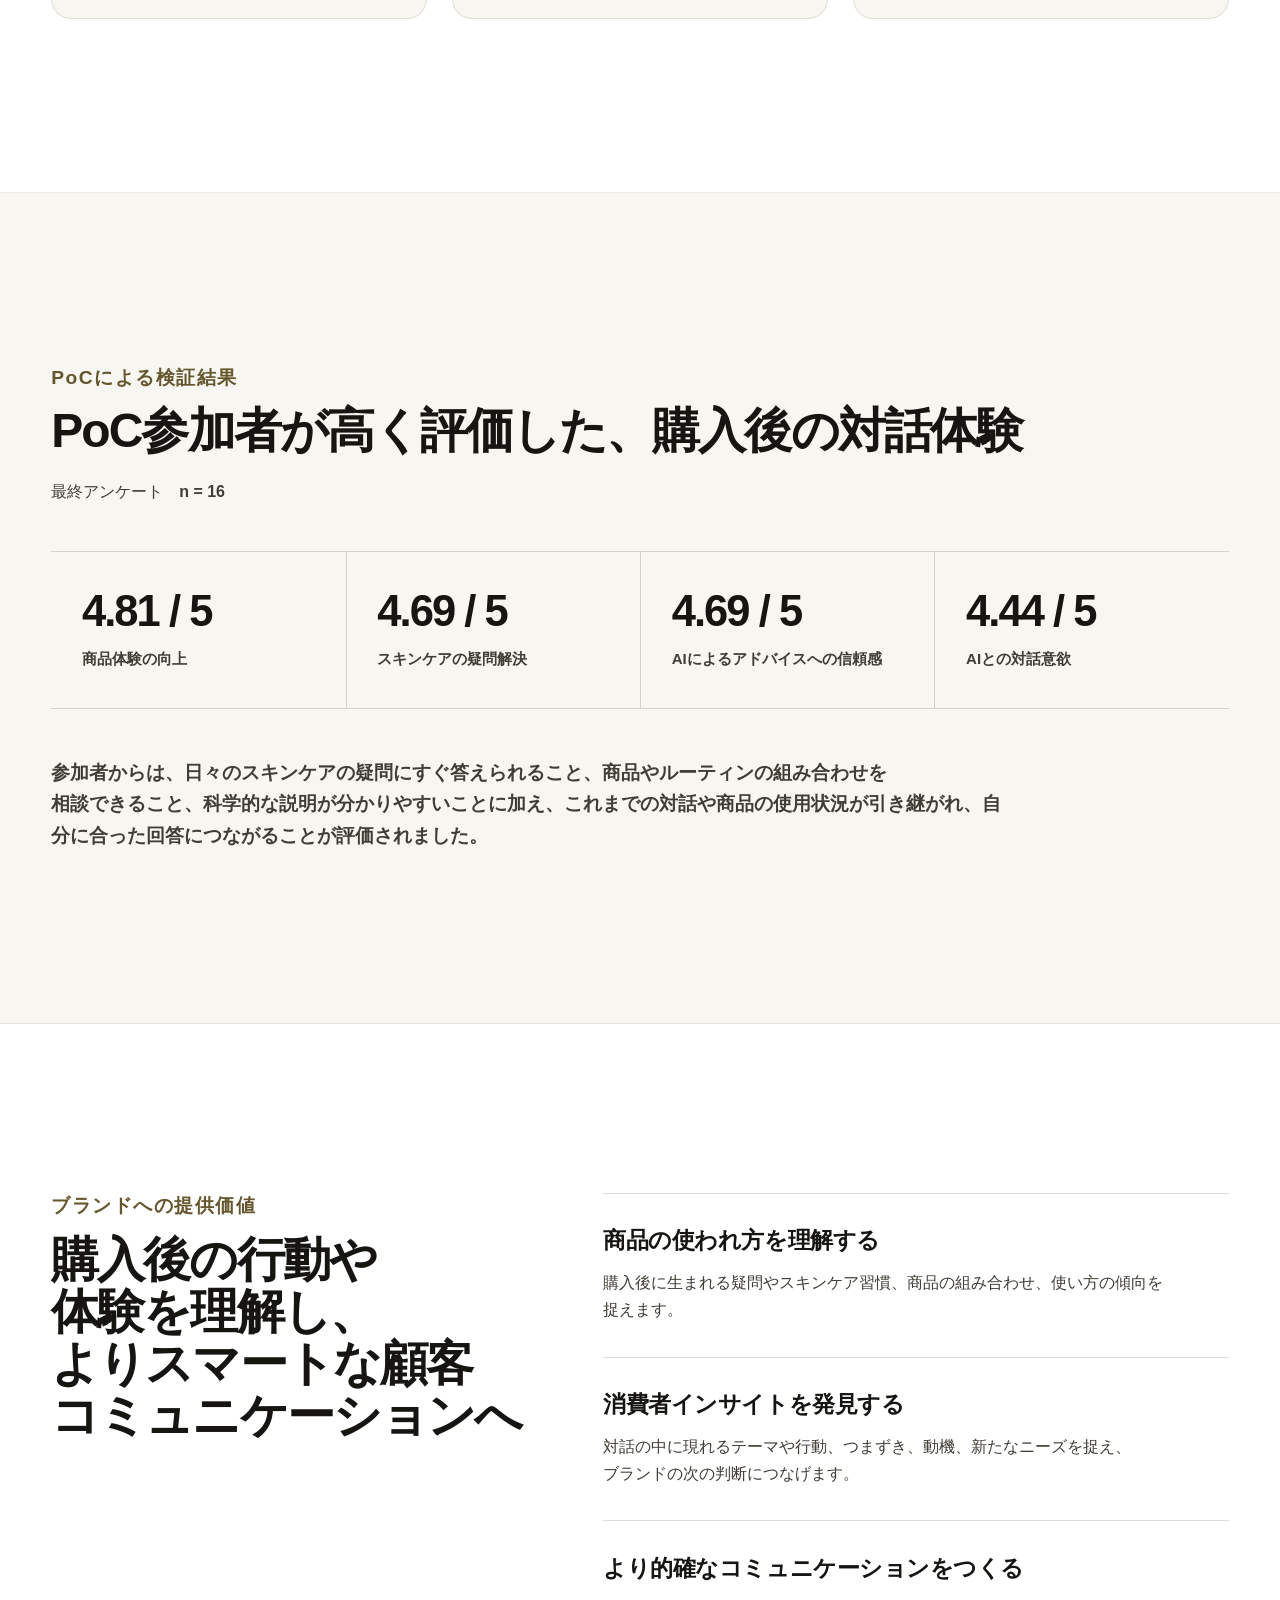
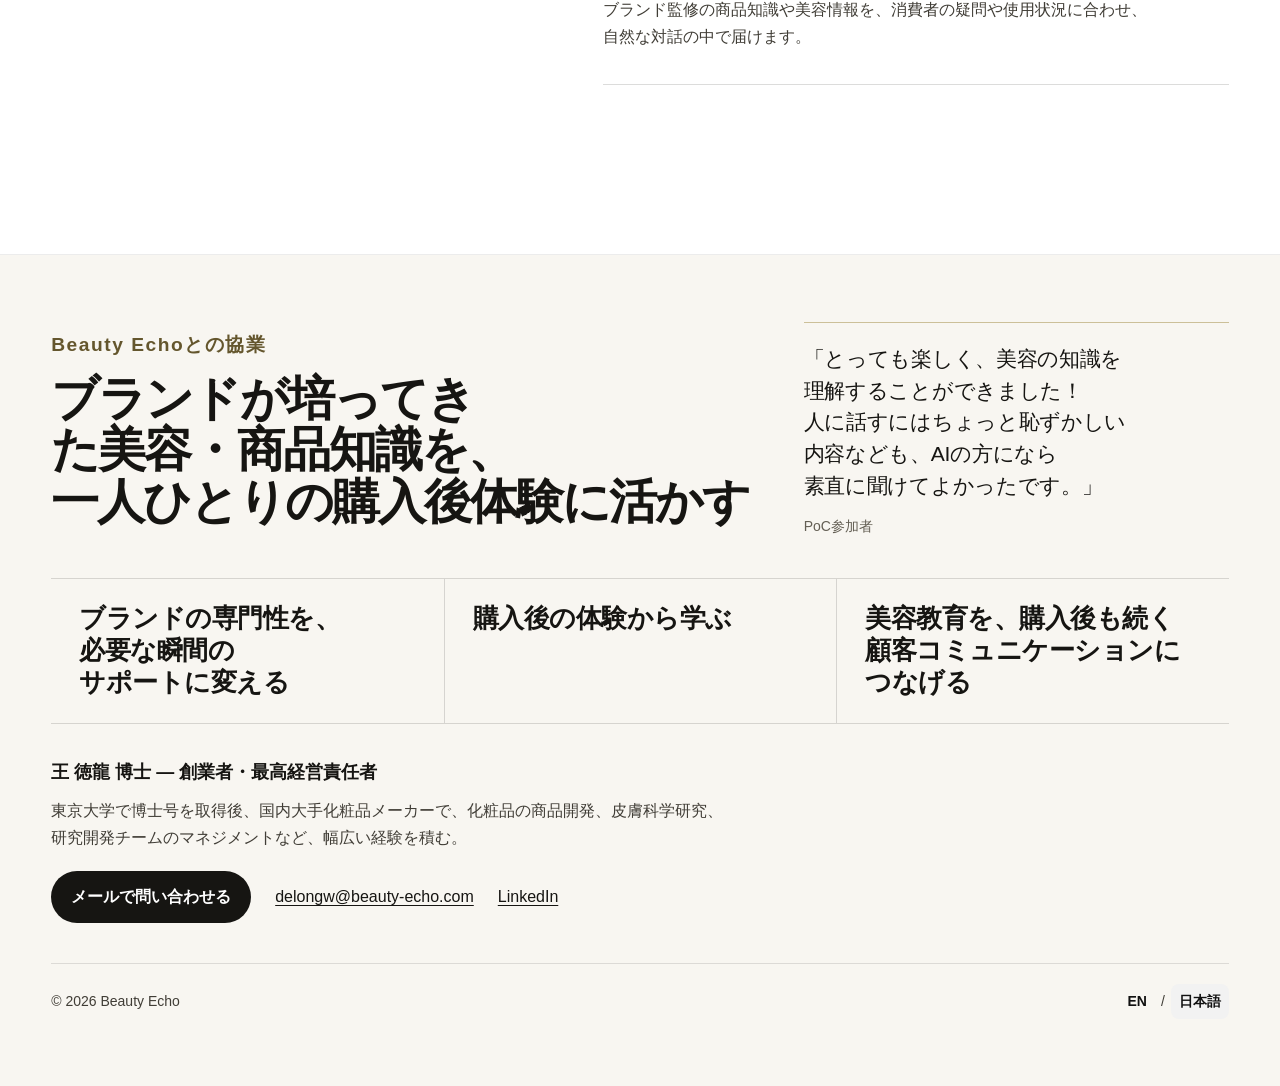
==== commit 8ebf73f1: "Complete Beauty Echo Homepage V2 English and Japanese responsive site" ====
--- a/ja/index.html
+++ b/ja/index.html
@@ -9,20 +9,20 @@
   <meta name="viewport" content="width=device-width, initial-scale=1">
   <title>ビューティーエコー — ビューティーブランドのためのAIプラットフォーム</title>
   <meta name="description" content="AIの力で、ビューティーブランドが消費者をより深く理解するためのプラットフォーム">
-  <link rel="stylesheet" href="../style.responsive.css?v=2">
+  <link rel="stylesheet" href="../style.responsive.css?v=7">
 </head>
-<body>
+<body class="homepage-v2">
 
   <nav class="topnav" aria-label="Primary">
     <div class="wrap">
-      <div class="logo">Beauty Echo</div>
-      <button class="nav-toggle" aria-label="Toggle navigation" aria-expanded="false">☰</button>
-      <div class="nav-links">
-        <a href="#hero">ホーム</a>
-        <a href="#how">仕組み</a>
-        <a href="#consumers">生活者向け</a>
-        <a href="#brand">ブランド担当者向け</a>
-        <a href="#final">お問い合わせ</a>
+      <a class="logo" href="#hero">Beauty Echo</a>
+      <button class="nav-toggle" type="button" aria-label="Toggle navigation" aria-controls="primary-navigation" aria-expanded="false">☰</button>
+      <div class="nav-links" id="primary-navigation">
+        <a href="#how">ご利用の流れ</a>
+        <a href="#consumers">消費者体験</a>
+        <a href="#evidence">検証結果</a>
+        <a href="#brand">ブランドへの提供価値</a>
+        <a href="#partner" class="nav-cta">協業のご相談</a>
       </div>
       <div class="lang-switch" role="navigation" aria-label="言語切替">
         <a class="lang" href="../" lang="en">EN</a>
@@ -37,125 +37,218 @@
     <!-- 1) HERO -->
     <section id="hero" class="snap-section hero">
       <div class="wrap hero-content">
-        <div class="logo-wrap">
-          <img class="logo-mark" src="assets/logo.svg" alt="Beauty Echo ロゴ" loading="lazy"
-               onerror="this.onerror=null;this.src='assets/logo.png'">
-        </div>
-
-        <h1 class="brand-title">ビューティーエコー</h1>
-        <p class="brand-sub">
-          AIの力で、ビューティーブランドが消費者をより深く理解するためのプラットフォーム
-        </p>
-        <div class="ctas">
-          <a href="#final" class="btn primary">パイロットに参加</a>
-          <a href="#final" class="btn ghost">お問い合わせ</a>
+        <div class="hero-copy">
+          <div class="logo-wrap">
+            <img class="logo-mark" src="../assets/logo.png" alt="" width="1404" height="982">
+          </div>
+
+          <p class="hero-label">Beauty Echo</p>
+          <h1 class="brand-title">化粧品の購入を、<span class="ja-no-break">消費者一人ひとりとの</span>関係の始まりに</h1>
+          <div class="ctas">
+            <a href="#partner" class="btn primary">協業のご相談</a>
+            <a href="#how" class="btn ghost">ご利用の流れを見る</a>
+          </div>
         </div>
       </div>
 
       <div class="hero-image-overlay" aria-hidden="true"></div>
     </section>
 
-    <!-- 2) HOW IT WORKS -->
+    <!-- 2) POST-PURCHASE PROBLEM -->
+    <section id="post-purchase-gap" class="snap-section problem">
+      <div class="wrap problem-grid">
+        <header class="problem-head">
+          <p class="section-label">購入後のギャップ</p>
+          <h2>購入後にこそ、<span class="ja-no-break">商品体験の</span>大切な瞬間が生まれます</h2>
+        </header>
+
+        <div class="problem-content">
+          <p>ブランドは何が購入されたかは把握できても、その後に生まれる<span class="ja-no-break">疑問や迷い、</span>使い方の変化までは見えにくいのが現状です。</p>
+
+          <ul class="question-list">
+            <li>「これ、使い方は合ってる？」</li>
+            <li>「ビタミンCと一緒に使っても大丈夫？」</li>
+            <li>「今日は、なんだかいつもと違う。<span class="ja-no-break">どうして？」</span></li>
+          </ul>
+
+          <p class="problem-conclusion">Beauty Echoは、こうした購入後の対話を、継続的な顧客接点へと<span class="ja-no-break">変えていきます。</span></p>
+        </div>
+      </div>
+    </section>
+
+    <!-- 3) HOW IT WORKS -->
     <section id="how" class="snap-section how">
       <div class="wrap">
-        <h1 class="section-title">プラットフォームの仕組み</h1>
-        <p class="section-kicker muted">エンゲージ · 分析 · 提案</p>
-
-        <div class="how-grid">
-          <div class="how-card">
-            <img src="assets/how-listen.jpg" alt="Engage" class="how-img" loading="lazy">
-            <h2>エンゲージ</h2>
-            <p class="desc">同じ悩みや興味を持つ生活者が集まり、ピア同士の自然な会話から互いに気づきを得られる場をつくります</p>
-          </div>
-
-          <div class="how-card">
-            <img src="assets/how-analyze.png" alt="Analyze" class="how-img" loading="lazy">
-            <h2>分析</h2>
-            <p class="desc">自然言語処理がチャットの文脈からテーマ・感情・成分トレンドを抽出し、深いインサイトと原因を自動で可視化します</p>
-          </div>
-
-          <div class="how-card">
-            <img src="assets/how-recommend.png" alt="Recommend" class="how-img" loading="lazy">
-            <h2>提案</h2>
-            <p class="desc">得られたインサイトを具体的な打ち手・クリエイティブ案・製品改良案に変換し、素早いPDCAを支援します</p>
-          </div>
-        </div>
-      </div>
-    </section>
-
-    <!-- 3) FOR CONSUMERS -->
+        <header class="v2-section-head">
+          <p class="section-label">ご利用の流れ</p>
+          <h2 class="v2-section-title"><span class="ja-no-break">購入を起点に、</span><span class="ja-no-break">一人ひとりに</span>合った<span class="ja-no-break">サポートを届け、</span><span class="ja-no-break">その対話を</span><span class="ja-no-break">次のアクションに</span><span class="ja-no-break">つなげる</span></h2>
+        </header>
+
+        <ol class="how-grid">
+          <li class="how-card">
+            <p class="how-step">01 — 購入</p>
+            <h3>購入を、<span class="ja-no-break">関係の始まりにする</span></h3>
+            <p class="desc">購入した商品を起点に、気軽に相談できる<span class="ja-no-break">プライベートな対話チャネルで、</span>購入後の関係を始めます。</p>
+          </li>
+
+          <li class="how-card">
+            <p class="how-step">02 — サポート</p>
+            <h3>一人ひとりの<span class="ja-no-break">スキンケアを支える</span></h3>
+            <p class="desc">商品や使い方、ルーティンの疑問に<span class="ja-no-break">寄り添い、</span>毎日の<span class="ja-no-break">スキンケア</span>を<span class="ja-no-break">分かりやすく、</span><span class="ja-no-break">続けやすくします。</span></p>
+          </li>
+
+          <li class="how-card">
+            <p class="how-step">03 — 次のアクション</p>
+            <h3>日々の対話を、<span class="ja-no-break">価値ある知見に変える</span></h3>
+            <p class="desc">購入後のやり取りを整理・構造化し、商品づくりや<span class="ja-no-break">顧客コミュニケーション</span>の<span class="ja-no-break">より良い判断</span>に<span class="ja-no-break">つなげます。</span></p>
+          </li>
+        </ol>
+      </div>
+    </section>
+
+    <!-- 4) 消費者体験 -->
     <section id="consumers" class="snap-section consumers">
       <div class="wrap">
-        <h2 class="section-title">生活者向けの価値</h2>
-        <p class="section-kicker">グループ購入チャネル、専用チャットルーム、直接の対話「ラボ」を一つのアプリに集約します</p>
-
-        <div class="consumers-grid">
-          <figure class="phone-card">
-            <img class="phone-img" src="assets/iphone-1.png" alt="グループ購入画面" loading="lazy">
-            <figcaption>グループ購入によって、ブランド製品を手頃に試しやすくなります</figcaption>
+        <header class="v2-section-head consumer-intro">
+          <p class="section-label">消費者体験</p>
+          <h2 class="v2-section-title">商品を使う毎日に、必要なサポートを</h2>
+        </header>
+
+        <div class="experience-grid">
+          <article class="experience-card">
+            <h3>商品や成分の組み合わせを理解する</h3>
+            <div class="experience-visual">
+              <p class="experience-quote">「ビタミンCと一緒に使っても大丈夫？」</p>
+            </div>
+            <p class="experience-copy">商品や成分の組み合わせに関する疑問を、<span class="ja-no-break">科学的な情報をもとに</span><span class="ja-no-break">分かりやすく</span><span class="ja-no-break">整理します。</span></p>
+          </article>
+
+          <article class="experience-card">
+            <h3>肌の変化に気づく</h3>
+            <div class="experience-visual">
+              <p class="experience-quote">「今週は、どうして肌の感じが違うんだろう？」</p>
+            </div>
+            <p class="experience-copy">肌や商品の使用感が時間とともに<span class="ja-no-break">どう変わったか</span>を振り返り、毎日の<span class="ja-no-break">スキンケア</span>を理解しやすくします。</p>
+          </article>
+
+          <article class="experience-card">
+            <h3>対話を重ね、より自分に合った体験へ</h3>
+            <div class="experience-visual">
+              <p class="experience-quote"><span class="experience-quote-text">「話すほど、<span class="ja-no-break">自分に合った</span><span class="ja-no-break">サポートになっていく」</span></span></p>
+            </div>
+            <p class="experience-copy">これまでの対話を踏まえ、一人ひとりの状況に合ったサポートにつなげます。</p>
+          </article>
+        </div>
+      </div>
+    </section>
+
+    <!-- 5) PoCによる検証結果 -->
+    <section id="evidence" class="snap-section evidence">
+      <div class="wrap">
+        <header class="v2-section-head evidence-head">
+          <p class="section-label">PoCによる検証結果</p>
+          <h2 class="v2-section-title">PoC参加者が<span class="ja-no-break">高く評価した、</span><span class="ja-no-break">購入後の対話体験</span></h2>
+          <p class="evidence-sample">最終アンケート　<strong>n = 16</strong></p>
+        </header>
+
+        <div class="metric-grid" aria-label="PoCによる検証結果">
+          <article class="metric-block">
+            <p class="metric-score">4.81 / 5</p>
+            <h3>商品体験の向上</h3>
+          </article>
+          <article class="metric-block">
+            <p class="metric-score">4.69 / 5</p>
+            <h3>スキンケアの疑問解決</h3>
+          </article>
+          <article class="metric-block">
+            <p class="metric-score">4.69 / 5</p>
+            <h3>AIによるアドバイスへの信頼感</h3>
+          </article>
+          <article class="metric-block">
+            <p class="metric-score">4.44 / 5</p>
+            <h3>AIとの対話意欲</h3>
+          </article>
+        </div>
+
+        <p class="evidence-finding">参加者からは、日々のスキンケアの疑問にすぐ答えられること、商品やルーティンの組み合わせを<span class="ja-no-break">相談できること、</span>科学的な説明が分かりやすいことに加え、これまでの対話や商品の使用状況が引き継がれ、自分に合った回答につながることが評価されました。</p>
+      </div>
+    </section>
+
+    <!-- 6) ブランドへの提供価値 -->
+    <section id="brand" class="snap-section brand-values">
+      <div class="wrap brand-value-layout">
+        <div class="brand-value-intro">
+          <header class="v2-section-head">
+            <p class="section-label">ブランドへの提供価値</p>
+            <h2 class="v2-section-title">購入後の行動や<span class="ja-no-break">体験を理解し、</span><span class="ja-no-break">よりスマートな</span><span class="ja-no-break">顧客</span><span class="ja-no-break">コミュニケーションへ</span></h2>
+          </header>
+        </div>
+
+        <div class="brand-value-grid">
+          <article class="brand-value-item">
+            <h3>商品の使われ方を理解する</h3>
+            <p>購入後に生まれる疑問や<span class="ja-no-break">スキンケア習慣</span>、<span class="ja-no-break">商品の組み合わせ</span>、<span class="ja-no-break">使い方の傾向</span>を<span class="ja-no-break">捉えます。</span></p>
+          </article>
+          <article class="brand-value-item">
+            <h3>消費者インサイトを発見する</h3>
+            <p>対話の中に現れる<span class="ja-no-break">テーマや行動</span>、<span class="ja-no-break">つまずき</span>、<span class="ja-no-break">動機</span>、<span class="ja-no-break">新たなニーズ</span>を捉え、<span class="ja-no-break">ブランドの次の判断に</span><span class="ja-no-break">つなげます。</span></p>
+          </article>
+          <article class="brand-value-item">
+            <h3>より的確なコミュニケーションをつくる</h3>
+            <p><span class="ja-no-break">ブランド監修</span>の<span class="ja-no-break">商品知識</span>や<span class="ja-no-break">美容情報</span>を、<span class="ja-no-break">消費者の疑問</span>や<span class="ja-no-break">使用状況</span>に合わせ、<span class="ja-no-break">自然な対話の中で</span><span class="ja-no-break">届けます。</span></p>
+          </article>
+        </div>
+      </div>
+    </section>
+
+    <!-- 7) Beauty Echoとの協業 -->
+    <section id="partner" class="snap-section partner" aria-labelledby="partner-title">
+      <div class="wrap">
+        <div class="partner-header">
+          <header class="v2-section-head">
+            <p class="section-label">Beauty Echoとの協業</p>
+            <h2 id="partner-title" class="v2-section-title">ブランドが培ってきた<span class="ja-no-break">美容・商品知識を、</span><span class="ja-no-break">一人ひとりの</span><span class="ja-no-break">購入後体験に活かす</span></h2>
+          </header>
+
+          <figure class="partner-testimonial">
+            <blockquote>
+              <p>「とっても楽しく、美容の知識を<span class="ja-no-break">理解することができました！</span> <span class="ja-no-break">人に話すにはちょっと恥ずかしい</span><span class="ja-no-break">内容なども</span>、<span class="ja-no-break">AIの方になら</span><span class="ja-no-break">素直に聞けてよかったです。」</span></p>
+            </blockquote>
+            <figcaption>PoC参加者</figcaption>
           </figure>
-
-          <figure class="phone-card">
-            <img class="phone-img" src="assets/iphone-2.png" alt="ピアチャット画面" loading="lazy">
-            <figcaption>同じ悩みや興味を持つ人同士が、安心して意見交換でき、気づきや共感が生まれます</figcaption>
-          </figure>
-
-          <figure class="phone-card">
-            <img class="phone-img" src="assets/iphone-3.png" alt="ブランド担当者チャット画面" loading="lazy">
-            <figcaption>ブランド担当者と直接やり取りでき、自分の声を製品づくりに反映してもらえる機会が生まれます</figcaption>
-          </figure>
-        </div>
-      </div>
-    </section>
-
-    <!-- 4) BRAND MANAGERS -->
-    <section id="brand" class="snap-section brand">
-      <div class="wrap">
-        <header class="section-head">
-          <h2>ブランド担当者向け</h2>
-          <p class="muted">会話ログをAIによる自然言語処理が自動集約し、すぐに使えるダッシュボードとして提示します</p>
-        </header>
-
-        <div class="brand-stage">
-          <div class="left-rail">
-            <div class="callout"><strong>ダッシュボード</strong><br>AIの自然言語処理がチャット内容を整理し、ブランドがすぐ動ける示唆に変換します</div>
-            <div class="callout"><strong>生活者プロフィール</strong><br>年代・肌質などの統計から、ターゲット像を直感的に把握できます</div>
-            <div class="callout"><strong>深堀り分析</strong><br>原因仮説や施策案を可視化し、より良い解決策と高速な改善サイクルを実現します</div>
-          </div>
-
-          <figure class="device laptop">
-            <img src="assets/macbook-mock.png" alt="ブランド向けダッシュボード" loading="lazy">
-          </figure>
-        </div>
-      </div>
-    </section>
-
-    <!-- 5) VALUE + TEAM + CONTACT -->
-    <section id="final" class="snap-section final">
-      <div class="wrap final-grid">
-        <div class="final-block">
-          <h2>ブランドにもたらす価値</h2>
-          <ul class="bullets">
-            <li>フィードバックから打ち手までのサイクルを大幅に短縮</li>
-            <li>商品企画の「勘に依存」を軽減</li>
-            <li>会話データに裏付けられた実証的なソリューション提案</li>
-          </ul>
-        </div>
-        <div class="final-block">
-          <h2>チーム</h2>
-          <p><strong>王　徳龍　博士</strong> ー 創業者・代表</p>
-          <p class="muted">自然言語処理／データエンジニアリング領域のCTO共同創業者を募集中</p>
-        </div>
-        <div class="final-block">
-          <h2>お問い合わせ</h2>
-          <p>メール： <a href="mailto:delongw@beauty-echo.com">delongw@beauty-echo.com</a></p>
-          <p>LinkedIn： <a href="https://www.linkedin.com/in/delong-wang-ph-d-02a936133" target="_blank" rel="noopener">www.linkedin.com/in/delong-wang-ph-d-02a936133</a></p>
-          <p class="status muted">MVPローンチ済み／CTO共同創業者募集中／パイロット参加ブランド受付中</p>
-        </div>
-      </div>
-      <footer class="foot">
-        © 2025 Beauty Echo · <a href="#">プライバシー</a> · <a href="#">利用規約</a>
-      </footer>
+        </div>
+
+        <div class="partner-benefits">
+          <article class="partner-benefit">
+            <h3>ブランドの専門性を、<span class="ja-no-break">必要な瞬間</span>の<span class="ja-no-break">サポートに変える</span></h3>
+          </article>
+          <article class="partner-benefit">
+            <h3><span class="ja-no-break">購入後の体験から学ぶ</span></h3>
+          </article>
+          <article class="partner-benefit">
+            <h3>美容教育を、<span class="ja-no-break">購入後も続く</span><span class="ja-no-break">顧客コミュニケーション</span>に<span class="ja-no-break">つなげる</span></h3>
+          </article>
+        </div>
+
+        <div class="partner-contact">
+          <p class="partner-founder"><strong><span class="ja-no-break">王 徳龍 博士</span> <span class="ja-no-break">— 創業者・最高経営責任者</span></strong></p>
+          <p class="partner-credibility">東京大学で<span class="ja-no-break">博士号を取得後、</span><span class="ja-no-break">国内大手化粧品メーカーで、</span><span class="ja-no-break">化粧品の商品開発、</span><span class="ja-no-break">皮膚科学研究、</span><span class="ja-no-break">研究開発チームの</span><span class="ja-no-break">マネジメントなど、</span><span class="ja-no-break">幅広い経験</span>を<span class="ja-no-break">積む。</span></p>
+          <div class="ctas">
+            <a class="btn primary" href="mailto:delongw@beauty-echo.com">メールで問い合わせる</a>
+            <a href="mailto:delongw@beauty-echo.com">delongw@beauty-echo.com</a>
+            <a href="https://www.linkedin.com/in/delong-wang-ph-d-02a936133" target="_blank" rel="noopener">LinkedIn</a>
+          </div>
+        </div>
+
+        <footer class="footer-bottom">
+          <p>© 2026 Beauty Echo</p>
+          <div class="lang-switch" role="navigation" aria-label="フッター言語切替">
+            <a class="lang" href="../" lang="en">EN</a>
+            <span aria-hidden="true">/</span>
+            <a class="lang is-active" href="./" lang="ja" aria-current="page">日本語</a>
+          </div>
+        </footer>
+      </div>
     </section>
 
   </main>
--- a/style.responsive.css
+++ b/style.responsive.css
@@ -416,3 +416,993 @@
   .final .final-block{ padding:16px; border-radius:14px; box-shadow:0 10px 26px rgba(0,0,0,.05); }
   .foot{ font-size:12px; margin-top:16px; text-align:center; }
 }
+
+/* ======================== ENGLISH HOMEPAGE V2 — PASS 1 =======================
+   Scoped so the Japanese V1 page keeps its existing full-screen layout.
+----------------------------------------------------------------------------- */
+.homepage-v2{
+  --v2-nav-h: 69px;
+  --v2-page-height: calc(100vh - var(--v2-nav-h));
+  --v2-section-pad: clamp(64px, 8vw, 112px);
+  --v2-ink: #161512;
+  --v2-warm: #f8f6f1;
+}
+@supports (height: 100dvh){
+  .homepage-v2{
+    --v2-page-height: calc(100dvh - var(--v2-nav-h));
+  }
+}
+
+.homepage-v2 .topnav .wrap{
+  min-height: calc(var(--v2-nav-h) - 1px); /* The nav's bottom border completes its outer height. */
+}
+.homepage-v2 .logo{
+  color: var(--v2-ink);
+  text-decoration: none;
+  letter-spacing: -.01em;
+}
+.homepage-v2 .nav-links{
+  gap: clamp(12px, 1.5vw, 22px);
+}
+.homepage-v2 .nav-links a{
+  font-size: 15px;
+  white-space: nowrap;
+}
+.homepage-v2 .nav-links .nav-cta{
+  padding: 8px 14px;
+  border-radius: 999px;
+  background: var(--v2-ink);
+  color: #fff;
+  font-weight: 650;
+}
+.homepage-v2 .topnav a:focus-visible,
+.homepage-v2 .nav-toggle:focus-visible,
+.homepage-v2 .hero .btn:focus-visible{
+  outline: 3px solid #8a6f16;
+  outline-offset: 3px;
+}
+
+/* Natural document flow for English V2. */
+.homepage-v2 .snap-container{
+  scroll-snap-type: none;
+}
+.homepage-v2 .snap-section,
+.homepage-v2 #how.snap-section{
+  display: block;
+  height: auto;
+  min-height: 0;
+  overflow: visible;
+  padding: var(--v2-section-pad) var(--padX);
+  place-items: initial;
+  scroll-margin-top: var(--v2-nav-h);
+  scroll-snap-align: none;
+}
+.homepage-v2 .snap-section > .wrap,
+.homepage-v2 #consumers.snap-section > .wrap{
+  width: 100%;
+  max-width: var(--wrap);
+  margin: 0 auto;
+  padding: 0;
+}
+.homepage-v2 .brand .wrap{
+  max-width: min(1340px, 96vw);
+}
+
+/* One desktop viewport contains the sticky nav and one border-box section. */
+@media (min-width: 1041px){
+  .homepage-v2{
+    --v2-section-pad: clamp(20px, calc(50vh - 360px), 112px);
+  }
+  .homepage-v2 .snap-section,
+  .homepage-v2 #how.snap-section,
+  .homepage-v2 #brand.snap-section{
+    height: var(--v2-page-height);
+    display: flex;
+    align-items: center;
+    /* Root scroll-padding already contributes the legacy --navH offset. */
+    scroll-margin-top: calc(var(--v2-nav-h) - var(--navH));
+  }
+  html[lang="ja"] .homepage-v2 #how > .wrap{
+    position: relative;
+    top: -9px;
+  }
+}
+
+/* Pass 1 hero */
+.homepage-v2 .hero{
+  display: flex;
+  padding-block: clamp(48px, 5vw, 72px);
+  align-items: center;
+  isolation: isolate;
+  border-bottom: 1px solid rgba(22,21,18,.08);
+  background: var(--v2-warm);
+}
+.homepage-v2 .hero-content{
+  text-align: left;
+}
+.homepage-v2 .hero-copy{
+  position: relative;
+  z-index: 1;
+  max-width: 860px;
+}
+.homepage-v2 .logo-wrap{
+  margin: 0 0 12px;
+}
+.homepage-v2 .logo-mark{
+  display: block;
+  width: clamp(170px, 17.5vw, 225px);
+  max-width: 100%;
+  height: auto;
+}
+.homepage-v2 .hero-label{
+  margin: 0 0 24px;
+  color: var(--v2-ink);
+  font-size: clamp(44px, 5.6vw, 80px);
+  font-weight: 650;
+  line-height: 1.1;
+  letter-spacing: -.035em;
+}
+.homepage-v2 .section-label{
+  margin: 0 0 14px;
+  color: #64562d;
+  font-size: clamp(16px, 1.5vw, 20px);
+  font-weight: 650;
+  letter-spacing: .08em;
+  text-transform: uppercase;
+}
+.homepage-v2 .brand-title{
+  max-width: 900px;
+  margin: 0 0 24px;
+  color: var(--v2-ink);
+  font-size: clamp(24px, 2.7vw, 38px);
+  font-weight: 400;
+  line-height: 1.35;
+  text-wrap: balance;
+  letter-spacing: -.015em;
+}
+.homepage-v2 .keep-together{
+  white-space: nowrap;
+}
+html[lang="ja"] .homepage-v2 .ja-no-break{
+  display: inline-block;
+  white-space: nowrap;
+  word-break: keep-all;
+}
+html[lang="ja"] .homepage-v2{
+  --ja-section-title-size: clamp(36px, 3.8vw, 48px);
+  --ja-card-caption-size: clamp(16px, 1.2vw, 18px);
+  --ja-card-body-size: clamp(16px, 1.25vw, 18px);
+  --ja-quote-size: clamp(21px, 1.65vw, 24px);
+}
+html[lang="ja"] .homepage-v2 .section-label{
+  line-height: 1.4;
+  text-transform: none;
+}
+html[lang="ja"] .homepage-v2 .btn{
+  font-size: 16px;
+  line-height: 1.6;
+}
+.homepage-v2 .brand-sub{
+  max-width: 760px;
+  margin: 0 0 30px;
+  color: #403d36;
+  font-size: clamp(17px, 1.5vw, 21px);
+  line-height: 1.65;
+}
+.homepage-v2 .ctas{
+  justify-content: flex-start;
+}
+.homepage-v2 .btn{
+  padding: 13px 20px;
+  border-radius: 999px;
+}
+.homepage-v2 .btn.primary{
+  background: var(--v2-ink);
+  color: #fff;
+}
+.homepage-v2 .btn.ghost{
+  border-color: rgba(22,21,18,.2);
+  background: rgba(255,255,255,.82);
+}
+.homepage-v2 .hero-image-overlay{
+  z-index: -1;
+  background-position: center;
+  opacity: .58;
+}
+
+/* Pass 1 post-purchase problem */
+.homepage-v2 .problem{
+  border-bottom: 1px solid rgba(22,21,18,.08);
+  background: #fff;
+}
+.homepage-v2 .problem-grid{
+  display: grid;
+  grid-template-columns: minmax(0, .9fr) minmax(0, 1.1fr);
+  gap: clamp(48px, 8vw, 120px);
+  align-items: start;
+}
+.homepage-v2 .problem-head h2{
+  max-width: 620px;
+  margin: 0;
+  color: var(--v2-ink);
+  font-size: clamp(34px, 3.35vw, 48px);
+  line-height: 1.1;
+  letter-spacing: -.035em;
+}
+html[lang="ja"] .homepage-v2 .problem-head h2,
+html[lang="ja"] .homepage-v2 .v2-section-title{
+  font-size: var(--ja-section-title-size);
+  font-weight: 800;
+  line-height: 1.08;
+  letter-spacing: -.04em;
+  text-wrap: balance;
+}
+.homepage-v2 .problem-content{
+  max-width: 700px;
+  color: #34322d;
+  font-size: clamp(17px, 1.4vw, 20px);
+  line-height: 1.75;
+}
+.homepage-v2 .problem-content > p{
+  margin: 0 0 22px;
+}
+.homepage-v2 .question-list{
+  display: grid;
+  gap: clamp(7px, .6vw, 9px);
+  margin: 6px 0 26px;
+  padding: 0;
+  list-style: none;
+}
+.homepage-v2 .question-list li{
+  padding: clamp(10px, .8vw, 12px) 16px;
+  border: 1px solid rgba(22,21,18,.1);
+  border-radius: 14px;
+  background: var(--v2-warm);
+  color: var(--v2-ink);
+  font-size: clamp(17px, 1.5vw, 21px);
+  font-weight: 600;
+  line-height: 1.4;
+}
+.homepage-v2 .problem-conclusion{
+  margin-top: 32px;
+  color: var(--v2-ink);
+  font-weight: 600;
+}
+
+@media (min-width: 981px){
+  .homepage-v2 .problem{
+    display: flex;
+    align-items: center;
+    padding-block: clamp(48px, 4vw, 72px);
+  }
+  .homepage-v2 .problem-grid{
+    flex: 1;
+    align-items: start;
+  }
+  .homepage-v2 .problem-head{
+    align-self: start;
+    padding-block-start: clamp(48px, 6svh, 64px);
+  }
+  .homepage-v2 .problem-content{
+    display: flex;
+    flex-direction: column;
+    gap: clamp(24px, 2vw, 32px);
+  }
+  .homepage-v2 .problem-content > p,
+  .homepage-v2 .question-list{
+    margin: 0;
+  }
+  .homepage-v2 .question-list{
+    gap: 14px;
+    margin-bottom: 8px;
+  }
+  .homepage-v2 .question-list li{
+    padding-block: clamp(16px, 1.4vw, 22px);
+  }
+}
+
+@media (max-width: 980px){
+  .homepage-v2 .problem-grid{
+    grid-template-columns: 1fr;
+    gap: 40px;
+  }
+  .homepage-v2 .problem-head h2{
+    max-width: 720px;
+  }
+}
+
+/* Allow room for the longer partnership CTA before showing desktop navigation. */
+@media (max-width: 1200px){
+  .homepage-v2 .nav-toggle{
+    display: block;
+  }
+  .homepage-v2 .nav-links{
+    display: none;
+    position: absolute;
+    right: 24px;
+    top: calc(100% + 8px);
+    min-width: 220px;
+    flex-direction: column;
+    padding: 12px;
+    border: 1px solid var(--line);
+    border-radius: 12px;
+    background: #fff;
+    box-shadow: 0 16px 40px rgba(0,0,0,.08);
+  }
+  .homepage-v2 .nav-links.open{
+    display: flex;
+  }
+  .homepage-v2 .nav-links .nav-cta{
+    text-align: center;
+  }
+}
+
+@media (max-width: 640px){
+  .homepage-v2{
+    --padX: 22px;
+    --v2-section-pad: 64px;
+  }
+  .homepage-v2 .topnav .wrap{
+    width: 100%;
+    max-width: none;
+    padding-inline: var(--padX);
+  }
+  .homepage-v2 .nav-links{
+    position: fixed;
+    top: calc(var(--v2-nav-h) + 8px);
+    right: var(--padX);
+    left: var(--padX);
+    width: auto;
+    min-width: 0;
+    max-height: calc(100dvh - var(--v2-nav-h) - 24px);
+    align-items: stretch;
+    overflow-y: auto;
+  }
+  .homepage-v2 .nav-links a{
+    width: 100%;
+    padding: 12px;
+    line-height: 1.4;
+    white-space: normal;
+  }
+  .homepage-v2 .nav-links .nav-cta{
+    padding: 12px;
+  }
+  .homepage-v2 .hero{
+    padding-top: 48px;
+    padding-bottom: 48px;
+  }
+  .homepage-v2 .hero-content{
+    text-align: left;
+  }
+  .homepage-v2 .brand-sub{
+    max-width: 100%;
+    font-size: 17px;
+  }
+  .homepage-v2 .ctas{
+    display: grid;
+    grid-template-columns: 1fr;
+  }
+  .homepage-v2 .btn.primary,
+  .homepage-v2 .btn.ghost{
+    width: 100%;
+    min-width: 0;
+    text-align: center;
+  }
+  .homepage-v2 .hero-image-overlay{
+    background-position: 62% 20%;
+    opacity: .42;
+  }
+  .homepage-v2 .problem-head h2{
+    font-size: clamp(32px, 9vw, 42px);
+  }
+  .homepage-v2 .problem-grid{
+    gap: 32px;
+  }
+  .homepage-v2 .problem-content{
+    font-size: 17px;
+  }
+}
+
+/* ======================== ENGLISH HOMEPAGE V2 — PASS 2 =======================
+   How Beauty Echo Works + Consumer Experience only.
+----------------------------------------------------------------------------- */
+.homepage-v2 .v2-section-head{
+  max-width: 900px;
+  margin: 0 0 clamp(36px, 5vw, 64px);
+}
+.homepage-v2 .v2-section-title{
+  margin: 0;
+  color: var(--v2-ink);
+  font-size: clamp(36px, 4.2vw, 58px);
+  font-weight: 800;
+  line-height: 1.08;
+  letter-spacing: -.04em;
+}
+/* Numbered product-journey progression; replaces the V1 image cards. */
+.homepage-v2 .how{
+  border-bottom: 1px solid rgba(22,21,18,.08);
+  background: var(--v2-warm);
+}
+.homepage-v2 .how-grid{
+  display: grid;
+  grid-template-columns: repeat(3, minmax(0, 1fr));
+  gap: clamp(18px, 2vw, 28px);
+  width: 100%;
+  margin: 0;
+  padding: 0;
+  list-style: none;
+  align-items: stretch;
+}
+.homepage-v2 .how-card{
+  position: relative;
+  display: flex;
+  min-width: 0;
+  min-height: 100%;
+  flex-direction: column;
+  align-items: flex-start;
+  padding: clamp(26px, 2.6vw, 38px);
+  border: 1px solid rgba(22,21,18,.1);
+  border-radius: 20px;
+  background: #fff;
+  box-shadow: 0 18px 50px rgba(22,21,18,.045);
+  text-align: left;
+}
+.homepage-v2 .how-card::before{
+  width: 42px;
+  height: 2px;
+  margin-bottom: 24px;
+  background: var(--accent);
+  content: "";
+}
+.homepage-v2 .how-step{
+  min-height: 2.8em;
+  margin: 0 0 18px;
+  color: #64562d;
+  font-size: 13px;
+  font-weight: 750;
+  line-height: 1.4;
+  letter-spacing: .1em;
+  text-transform: uppercase;
+}
+html[lang="ja"] .homepage-v2 .how-step{
+  font-size: var(--ja-card-caption-size);
+  font-weight: 700;
+  letter-spacing: .04em;
+  text-transform: none;
+}
+.homepage-v2 .how-card h3{
+  margin: 0 0 16px;
+  color: var(--v2-ink);
+  font-size: clamp(28px, 2.2vw, 32px);
+  line-height: 1.18;
+  letter-spacing: -.025em;
+}
+.homepage-v2 .how-card .desc{
+  max-width: none;
+  margin: 0;
+  color: #403d36;
+  font-size: clamp(16px, 1.25vw, 18px);
+  line-height: 1.7;
+  text-align: left;
+}
+
+/* Share the accent, step, title and body rows across desktop cards. */
+@media (min-width: 961px){
+  .homepage-v2 .how-card{
+    display: grid;
+    grid-row: span 4;
+    grid-template-rows: subgrid;
+    row-gap: 0;
+  }
+}
+
+/* Text-led product moments; replaces the obsolete V1 phone screenshots. */
+.homepage-v2 .consumers{
+  border-bottom: 1px solid rgba(22,21,18,.08);
+  background: #fff;
+}
+.homepage-v2 .consumer-intro{
+  max-width: 900px;
+}
+.homepage-v2 .experience-grid{
+  display: grid;
+  grid-template-columns: repeat(3, minmax(0, 1fr));
+  gap: clamp(18px, 2vw, 28px);
+  align-items: stretch;
+}
+.homepage-v2 .experience-card{
+  display: flex;
+  min-width: 0;
+  flex-direction: column;
+  padding: clamp(24px, 2.4vw, 34px);
+  border: 1px solid rgba(22,21,18,.1);
+  border-radius: 20px;
+  background: var(--v2-warm);
+}
+.homepage-v2 .experience-card h3{
+  margin: 0 0 22px;
+  color: #64562d;
+  font-size: 14px;
+  line-height: 1.4;
+  letter-spacing: .08em;
+  text-transform: uppercase;
+}
+html[lang="ja"] .homepage-v2 .experience-card h3{
+  font-size: var(--ja-card-caption-size);
+  font-weight: 700;
+  letter-spacing: .04em;
+  text-transform: none;
+}
+.homepage-v2 .experience-visual{
+  width: 100%;
+  margin: 0 0 24px;
+}
+.homepage-v2 .experience-quote{
+  display: flex;
+  min-height: 150px;
+  margin: 0;
+  align-items: center;
+  padding: clamp(20px, 2vw, 28px);
+  border: 1px solid rgba(22,21,18,.09);
+  border-radius: 18px 18px 18px 6px;
+  background: #fff;
+  color: var(--v2-ink);
+  font-size: clamp(21px, 2vw, 28px);
+  font-weight: 700;
+  line-height: 1.3;
+  letter-spacing: -.025em;
+}
+html[lang="ja"] .homepage-v2 .experience-quote{
+  font-size: var(--ja-quote-size);
+}
+.homepage-v2 .experience-copy{
+  margin: 0;
+  color: #403d36;
+  font-size: clamp(16px, 1.25vw, 18px);
+  line-height: 1.7;
+}
+html[lang="ja"] .homepage-v2 .how-card .desc,
+html[lang="ja"] .homepage-v2 .experience-copy,
+html[lang="ja"] .homepage-v2 .brand-value-item p{
+  font-size: var(--ja-card-body-size);
+  line-height: 1.7;
+}
+
+/* Share content-sized title, quote and body rows only while cards sit side by side. */
+@media (min-width: 961px){
+  .homepage-v2 .experience-card{
+    display: grid;
+    grid-row: span 3;
+    grid-template-rows: subgrid;
+    row-gap: 0;
+  }
+  .homepage-v2 .experience-quote{
+    height: 100%;
+    min-height: 5.4em;
+  }
+  html[lang="ja"] .homepage-v2 .experience-card:nth-child(3) .experience-quote{
+    padding-inline: 20px;
+  }
+}
+
+@media (max-width: 960px){
+  .homepage-v2 .how-grid,
+  .homepage-v2 .experience-grid{
+    grid-template-columns: 1fr;
+  }
+  .homepage-v2 .how-card{
+    min-height: 0;
+  }
+  .homepage-v2 .how-step{
+    min-height: 0;
+  }
+  .homepage-v2 .experience-quote{
+    min-height: 0;
+  }
+}
+
+@media (max-width: 640px){
+  html[lang="ja"] .homepage-v2{
+    --ja-section-title-size: clamp(32px, 9vw, 42px);
+  }
+  .homepage-v2 .v2-section-head{
+    margin-bottom: 32px;
+  }
+  .homepage-v2 .v2-section-title{
+    font-size: clamp(32px, 9vw, 42px);
+  }
+  .homepage-v2 .how-grid,
+  .homepage-v2 .experience-grid{
+    gap: 16px;
+  }
+  .homepage-v2 .how-card,
+  .homepage-v2 .experience-card{
+    padding: 22px;
+    border-radius: 18px;
+  }
+  .homepage-v2 .how-card::before{
+    margin-bottom: 20px;
+  }
+  .homepage-v2 .how-card h3{
+    font-size: clamp(24px, 6.5vw, 28px);
+  }
+  .homepage-v2 .experience-card h3{
+    margin-bottom: 16px;
+  }
+  .homepage-v2 .experience-visual{
+    margin-bottom: 20px;
+  }
+  .homepage-v2 .experience-quote{
+    padding: 20px;
+    font-size: 21px;
+  }
+}
+
+/* ======================== ENGLISH HOMEPAGE V2 — PASS 3 =======================
+   Evidence and business value only.
+----------------------------------------------------------------------------- */
+.homepage-v2 .evidence{
+  border-bottom: 1px solid rgba(22,21,18,.08);
+  background: var(--v2-warm);
+}
+.homepage-v2 .evidence-head{
+  margin-bottom: clamp(28px, 4vw, 46px);
+}
+html[lang="ja"] .homepage-v2 .evidence-head{
+  max-width: 1200px;
+}
+.homepage-v2 .evidence-sample{
+  margin: 22px 0 0;
+  color: #403d36;
+  font-size: 16px;
+}
+.homepage-v2 .metric-grid{
+  display: grid;
+  grid-template-columns: repeat(4, minmax(0, 1fr));
+  border-top: 1px solid rgba(22,21,18,.16);
+  border-bottom: 1px solid rgba(22,21,18,.16);
+}
+.homepage-v2 .metric-block{
+  min-width: 0;
+  padding: clamp(26px, 3vw, 42px) clamp(18px, 2.4vw, 32px);
+}
+.homepage-v2 .metric-block + .metric-block{
+  border-left: 1px solid rgba(22,21,18,.16);
+}
+.homepage-v2 .metric-score{
+  margin: 0 0 14px;
+  color: var(--v2-ink);
+  font-size: clamp(34px, 3.4vw, 52px);
+  font-weight: 800;
+  line-height: 1;
+  letter-spacing: -.045em;
+}
+.homepage-v2 .metric-block h3{
+  margin: 0;
+  color: #403d36;
+  font-size: 15px;
+  line-height: 1.45;
+}
+.homepage-v2 .evidence-finding{
+  max-width: 960px;
+  margin: clamp(30px, 4vw, 48px) 0 0;
+  color: #403d36;
+  line-height: 1.7;
+  font-size: clamp(17px, 1.45vw, 20px);
+  font-weight: 600;
+}
+
+.homepage-v2 .brand-values{
+  border-bottom: 1px solid rgba(22,21,18,.08);
+  background: #fff;
+}
+.homepage-v2 .brand-value-layout{
+  display: grid;
+  grid-template-columns: minmax(0, .85fr) minmax(0, 1.15fr);
+  gap: clamp(48px, 7vw, 104px);
+  align-items: start;
+}
+.homepage-v2 .brand-value-intro .v2-section-head{
+  margin-bottom: 28px;
+}
+.homepage-v2 .brand-value-lede{
+  max-width: 580px;
+  color: #403d36;
+  font-size: clamp(17px, 1.4vw, 20px);
+  line-height: 1.7;
+}
+.homepage-v2 .brand-value-lede p{
+  margin: 0;
+}
+.homepage-v2 .brand-value-grid{
+  display: grid;
+  grid-template-columns: minmax(0, 1fr);
+  border-top: 1px solid rgba(22,21,18,.15);
+}
+.homepage-v2 .brand-value-item{
+  min-width: 0;
+  padding: clamp(24px, 2.6vw, 34px) 0;
+  border-bottom: 1px solid rgba(22,21,18,.15);
+}
+.homepage-v2 .brand-value-item h3{
+  margin: 0 0 14px;
+  color: var(--v2-ink);
+  font-size: clamp(20px, 1.8vw, 25px);
+  line-height: 1.2;
+  letter-spacing: -.02em;
+}
+.homepage-v2 .brand-value-item p{
+  margin: 0;
+  color: #403d36;
+  font-size: clamp(17px, 1.45vw, 20px);
+  line-height: 1.65;
+}
+
+.homepage-v2 .brand-value-item .brand-value-summary{
+  margin-bottom: 12px;
+  color: var(--v2-ink);
+  font-weight: 650;
+}
+
+@media (max-width: 1040px){
+  .homepage-v2 .metric-grid{
+    grid-template-columns: repeat(2, minmax(0, 1fr));
+  }
+  .homepage-v2 .metric-block:nth-child(3),
+  .homepage-v2 .metric-block:nth-child(4){
+    border-top: 1px solid rgba(22,21,18,.16);
+  }
+  .homepage-v2 .metric-block:nth-child(3){
+    border-left: 0;
+  }
+  .homepage-v2 .brand-value-layout{
+    grid-template-columns: 1fr;
+    row-gap: 32px;
+  }
+}
+
+@media (max-width: 640px){
+  .homepage-v2 .metric-grid{
+    grid-template-columns: 1fr;
+  }
+  .homepage-v2 .metric-block + .metric-block{
+    border-left: 0;
+    border-top: 1px solid rgba(22,21,18,.16);
+  }
+}
+
+/* ======================== ENGLISH HOMEPAGE V2 — CLOSING SECTION =============
+   Integrated partnership proposition and footer; English only.
+----------------------------------------------------------------------------- */
+.homepage-v2 .partner{
+  display: flex;
+  align-items: center;
+  padding-block: clamp(48px, 4vw, 56px);
+  background: var(--v2-warm);
+}
+.homepage-v2 .partner-header{
+  display: grid;
+  grid-template-columns: minmax(0, 1.65fr) minmax(0, 1fr);
+  gap: clamp(32px, 4vw, 64px);
+  align-items: center;
+}
+.homepage-v2 .partner .v2-section-head{
+  min-width: 0;
+  margin: 0;
+}
+.homepage-v2 .partner-intro{
+  max-width: 900px;
+  margin: 0;
+  color: #403d36;
+  font-size: clamp(17px, 1.4vw, 20px);
+  line-height: 1.7;
+}
+.homepage-v2 .partner-benefits{
+  display: grid;
+  grid-template-columns: repeat(3, minmax(0, 1fr));
+  margin: 40px 0 36px;
+  border-top: 1px solid rgba(22,21,18,.15);
+  border-bottom: 1px solid rgba(22,21,18,.15);
+}
+.homepage-v2 .partner-benefit{
+  min-width: 0;
+  padding: 24px 28px;
+}
+.homepage-v2 .partner-benefit + .partner-benefit{
+  border-left: 1px solid rgba(22,21,18,.15);
+}
+.homepage-v2 .partner-benefit h3{
+  margin: 0;
+  color: var(--v2-ink);
+  font-size: clamp(22px, 2vw, 28px);
+  font-weight: 650;
+  line-height: 1.25;
+  letter-spacing: -.02em;
+}
+.homepage-v2 .partner-testimonial{
+  min-width: 0;
+  margin: 0;
+  padding-top: 20px;
+  border-top: 1px solid rgba(138,111,22,.4);
+}
+.homepage-v2 .partner-testimonial blockquote{
+  margin: 0;
+  color: var(--v2-ink);
+  font-size: clamp(21px, 1.65vw, 24px);
+  font-weight: 400;
+  line-height: 1.5;
+  letter-spacing: -.015em;
+}
+.homepage-v2 .partner-testimonial p{
+  margin: 0;
+}
+.homepage-v2 .partner-testimonial figcaption{
+  margin-top: 14px;
+  color: #645f54;
+  font-size: 14px;
+  line-height: 1.6;
+}
+.homepage-v2 .partner-credibility{
+  margin: 0;
+  max-width: 80ch;
+  color: #403d36;
+  font-size: 16px;
+  font-weight: 400;
+  line-height: 1.7;
+}
+.homepage-v2 .partner-founder{
+  margin: 0 0 12px;
+  color: var(--v2-ink);
+  font-size: 18px;
+  line-height: 1.4;
+}
+.homepage-v2 .partner .ctas{
+  display: flex;
+  align-items: center;
+  gap: 12px 24px;
+  margin-top: 20px;
+  font-size: 16px;
+}
+.homepage-v2 .partner a:focus-visible{
+  outline: 3px solid #8a6f16;
+  outline-offset: 3px;
+}
+.homepage-v2 .partner-contact a{
+  max-width: 100%;
+  overflow-wrap: anywhere;
+  text-underline-offset: 3px;
+}
+.homepage-v2 .partner-contact a:not(.btn){
+  color: var(--v2-ink);
+}
+.homepage-v2 .footer-bottom{
+  display: flex;
+  align-items: center;
+  flex-wrap: wrap;
+  gap: 16px 24px;
+  margin-top: 40px;
+  padding-top: 20px;
+  border-top: 1px solid rgba(22,21,18,.12);
+  color: #403d36;
+  font-size: 14px;
+  line-height: 1.65;
+}
+.homepage-v2 .footer-bottom p{
+  margin: 0;
+  font-size: 14px;
+}
+.homepage-v2 .footer-bottom .lang-switch{
+  margin-left: auto;
+}
+@media (max-width: 960px){
+  .homepage-v2 .partner-header{
+    grid-template-columns: minmax(0, 1fr);
+    gap: 28px;
+    align-items: start;
+  }
+  .homepage-v2 .partner-benefits{
+    grid-template-columns: minmax(0, 1fr);
+  }
+  .homepage-v2 .partner-benefit{
+    padding: 24px 0;
+  }
+  .homepage-v2 .partner-benefit + .partner-benefit{
+    border-left: 0;
+    border-top: 1px solid rgba(22,21,18,.15);
+  }
+}
+@media (max-width: 640px){
+  .homepage-v2 .partner{
+    padding-block: var(--v2-section-pad);
+  }
+  .homepage-v2 .partner .ctas{
+    display: grid;
+    grid-template-columns: minmax(0, 1fr);
+    justify-items: start;
+    gap: 12px;
+  }
+  .homepage-v2 .partner .ctas .btn{
+    width: 100%;
+    text-align: center;
+  }
+  .homepage-v2 .footer-bottom{
+    flex-direction: column;
+    align-items: flex-start;
+    gap: 12px;
+    margin-top: 32px;
+  }
+  .homepage-v2 .footer-bottom .lang-switch{
+    margin-left: 0;
+  }
+}
+
+/* Keep content inside the shared frame on shorter desktops. */
+@media (min-width: 1041px) and (max-height: 880px){
+  .homepage-v2 .problem,
+  .homepage-v2 .partner{
+    padding-block: 24px;
+  }
+  .homepage-v2 .partner-benefits{
+    margin-block: 24px;
+  }
+  .homepage-v2 .partner-benefit{
+    padding-block: 20px;
+  }
+  .homepage-v2 .footer-bottom{
+    margin-top: 24px;
+  }
+}
+
+/* Compact vertical rhythm when browser chrome leaves a short desktop viewport. */
+@media (min-width: 1041px) and (max-height: 760px){
+  .homepage-v2{
+    --v2-section-pad: 16px;
+  }
+  .homepage-v2 .section-label{
+    margin-bottom: 10px;
+  }
+  .homepage-v2 .v2-section-head{
+    margin-bottom: 24px;
+  }
+  .homepage-v2 .how-card,
+  .homepage-v2 .experience-card{
+    padding-block: 16px;
+  }
+  .homepage-v2 .how-card::before{
+    margin-bottom: 12px;
+  }
+  .homepage-v2 .how-step{
+    margin-bottom: 10px;
+  }
+  .homepage-v2 .how-card h3{
+    margin-bottom: 12px;
+  }
+  .homepage-v2 .experience-card h3{
+    margin-bottom: 14px;
+  }
+  .homepage-v2 .experience-visual{
+    margin-bottom: 16px;
+  }
+  .homepage-v2 .experience-quote{
+    padding-block: 16px;
+  }
+  .homepage-v2 .partner{
+    padding-block: 12px;
+  }
+  .homepage-v2 .partner-benefits{
+    margin-block: 12px;
+  }
+  .homepage-v2 .partner-benefit{
+    padding-block: 8px;
+  }
+  .homepage-v2 .partner-founder{
+    margin-bottom: 4px;
+  }
+  .homepage-v2 .partner .ctas{
+    margin-top: 8px;
+  }
+  .homepage-v2 .footer-bottom{
+    margin-top: 12px;
+    padding-top: 8px;
+  }
+}
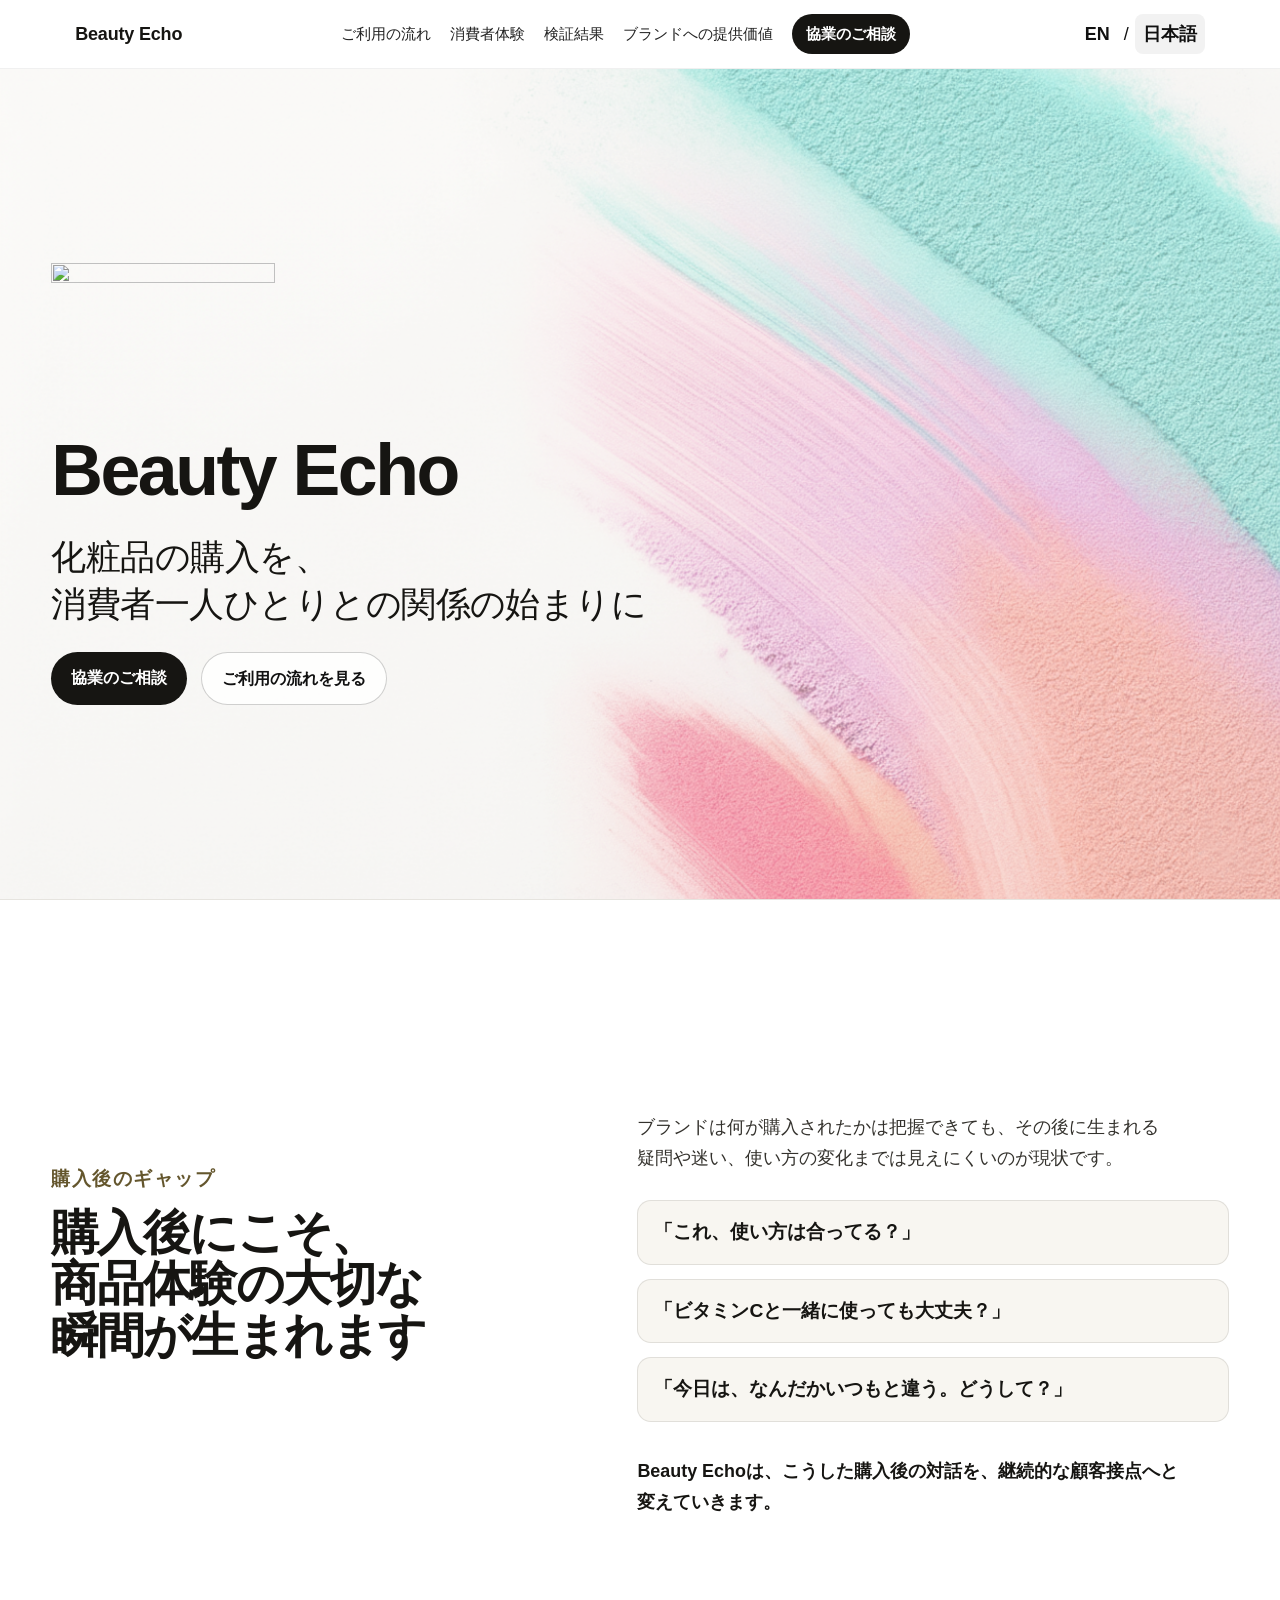
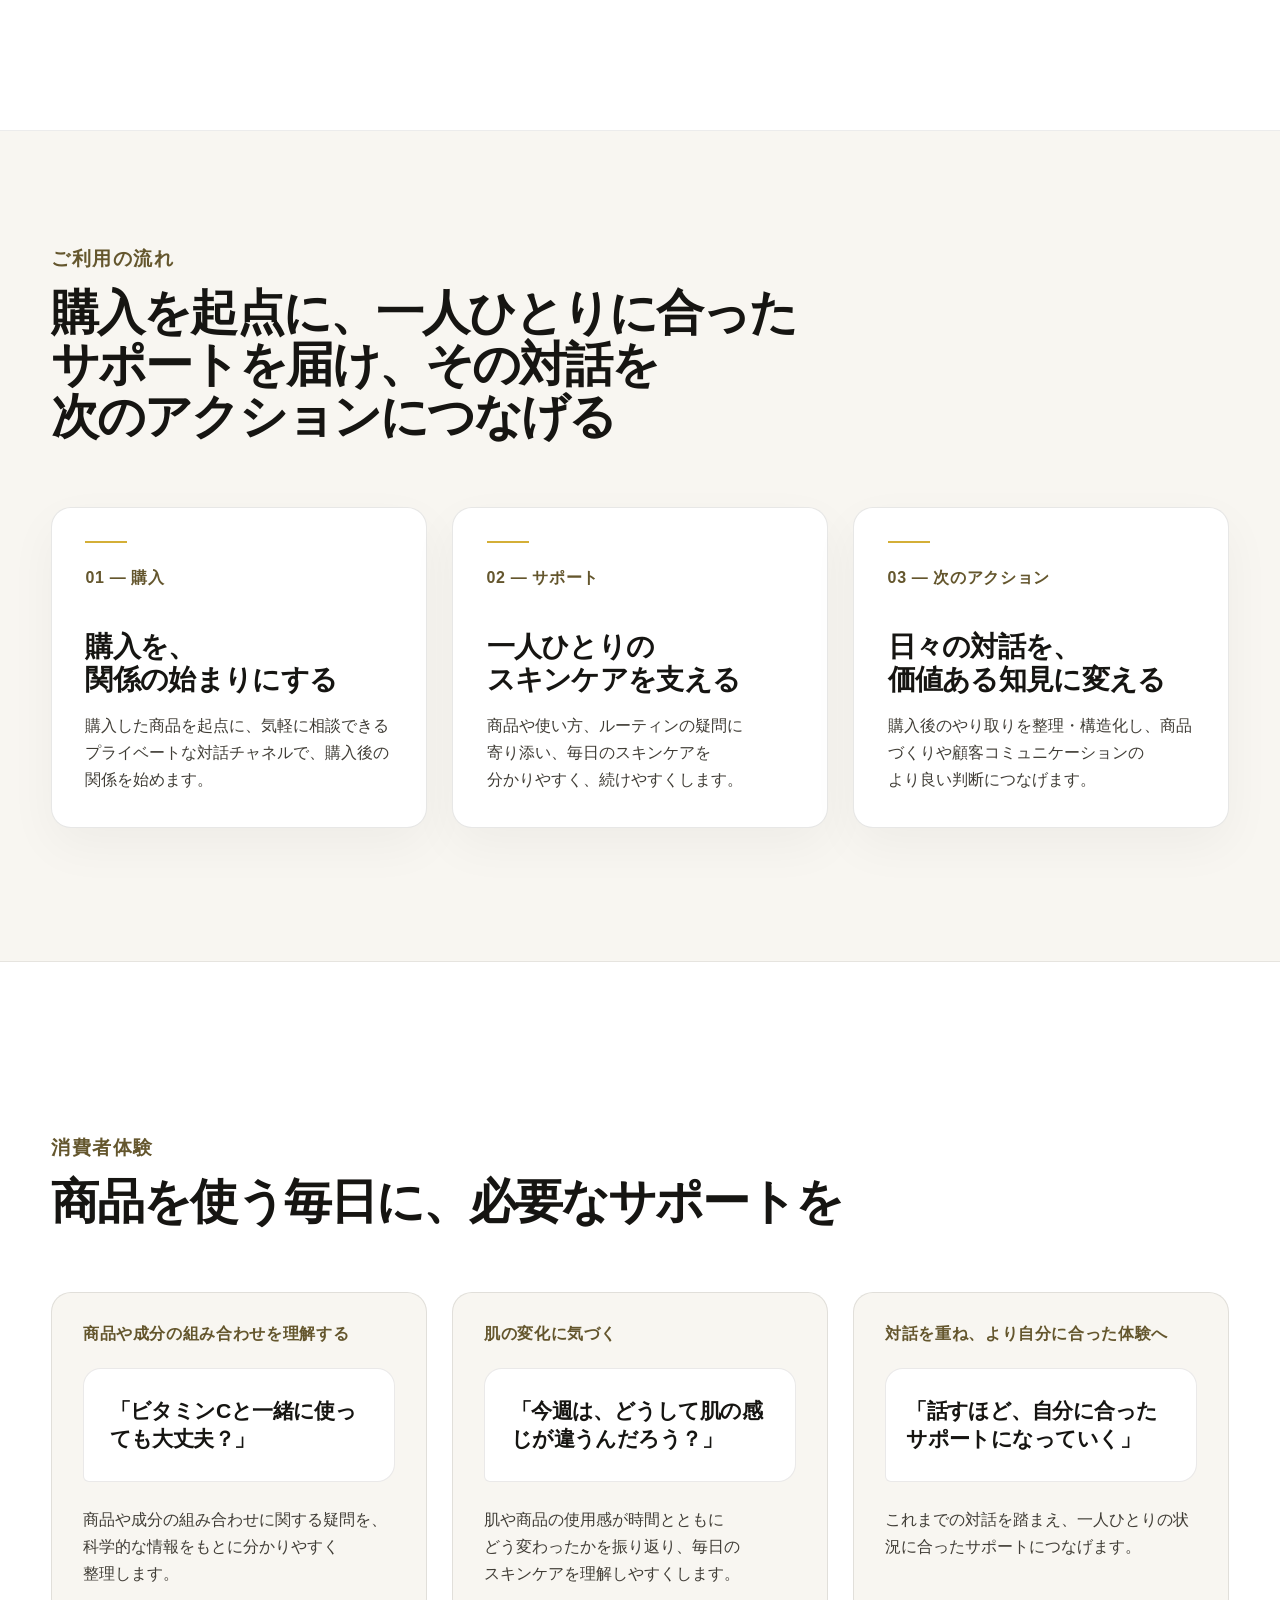
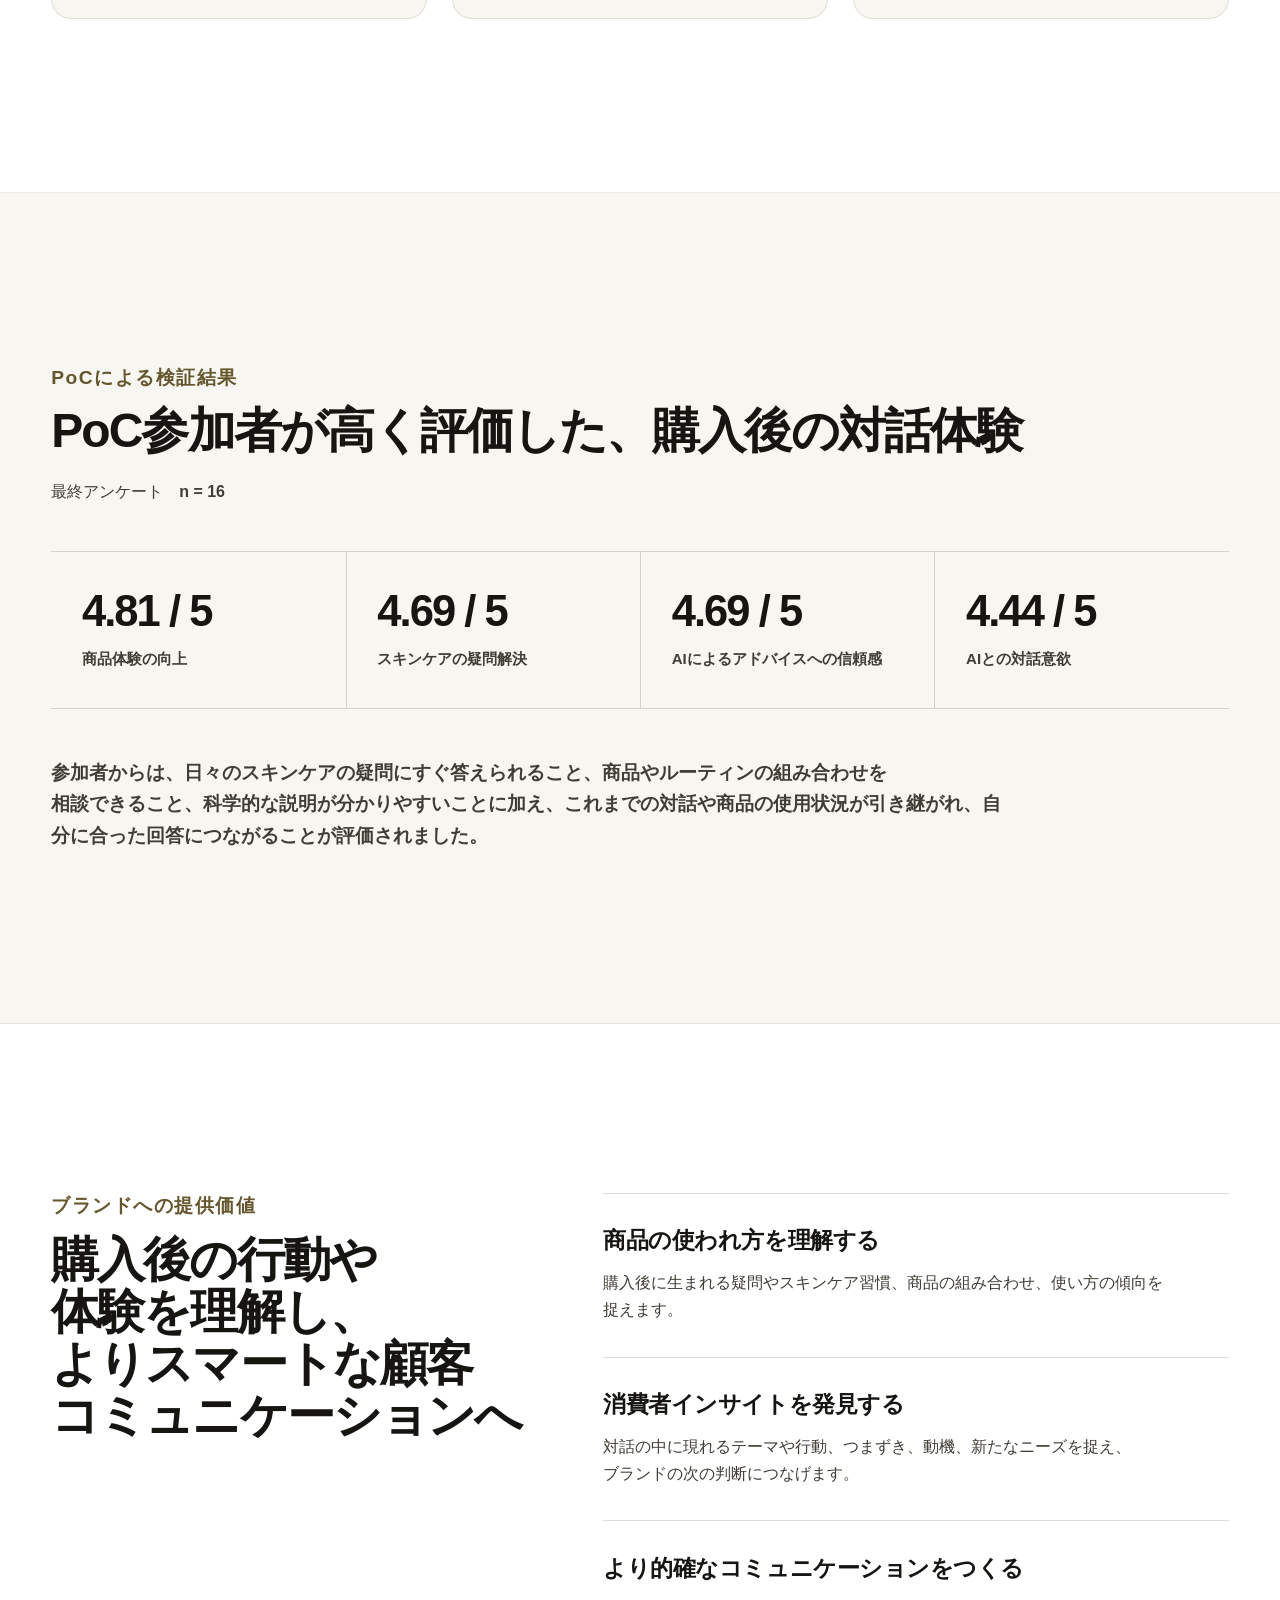
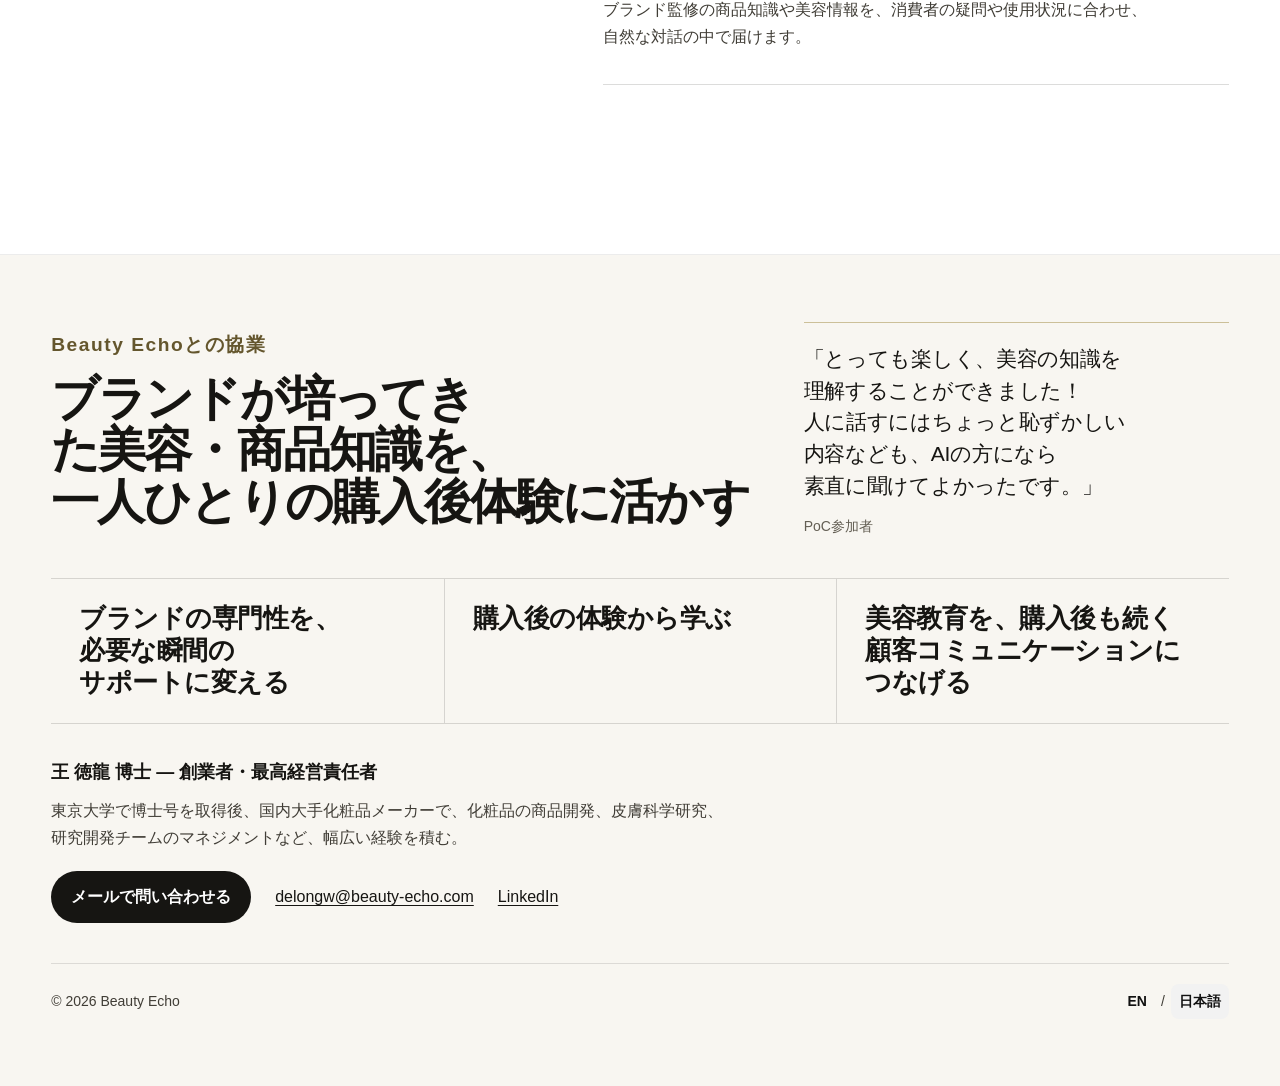
==== commit ea9d13a6: "Fix Japanese How It Works headline wrapping" ====
--- a/ja/index.html
+++ b/ja/index.html
@@ -81,7 +81,7 @@
       <div class="wrap">
         <header class="v2-section-head">
           <p class="section-label">ご利用の流れ</p>
-          <h2 class="v2-section-title"><span class="ja-no-break">購入を起点に、</span><span class="ja-no-break">一人ひとりに</span>合った<span class="ja-no-break">サポートを届け、</span><span class="ja-no-break">その対話を</span><span class="ja-no-break">次のアクションに</span><span class="ja-no-break">つなげる</span></h2>
+          <h2 class="v2-section-title"><span class="ja-no-break">購入を起点に、</span><span class="ja-no-break">一人ひとりに合った</span><span class="ja-no-break">サポートを届け、</span><span class="ja-no-break">その対話を</span><span class="ja-no-break">次のアクションに</span><span class="ja-no-break">つなげる</span></h2>
         </header>
 
         <ol class="how-grid">
